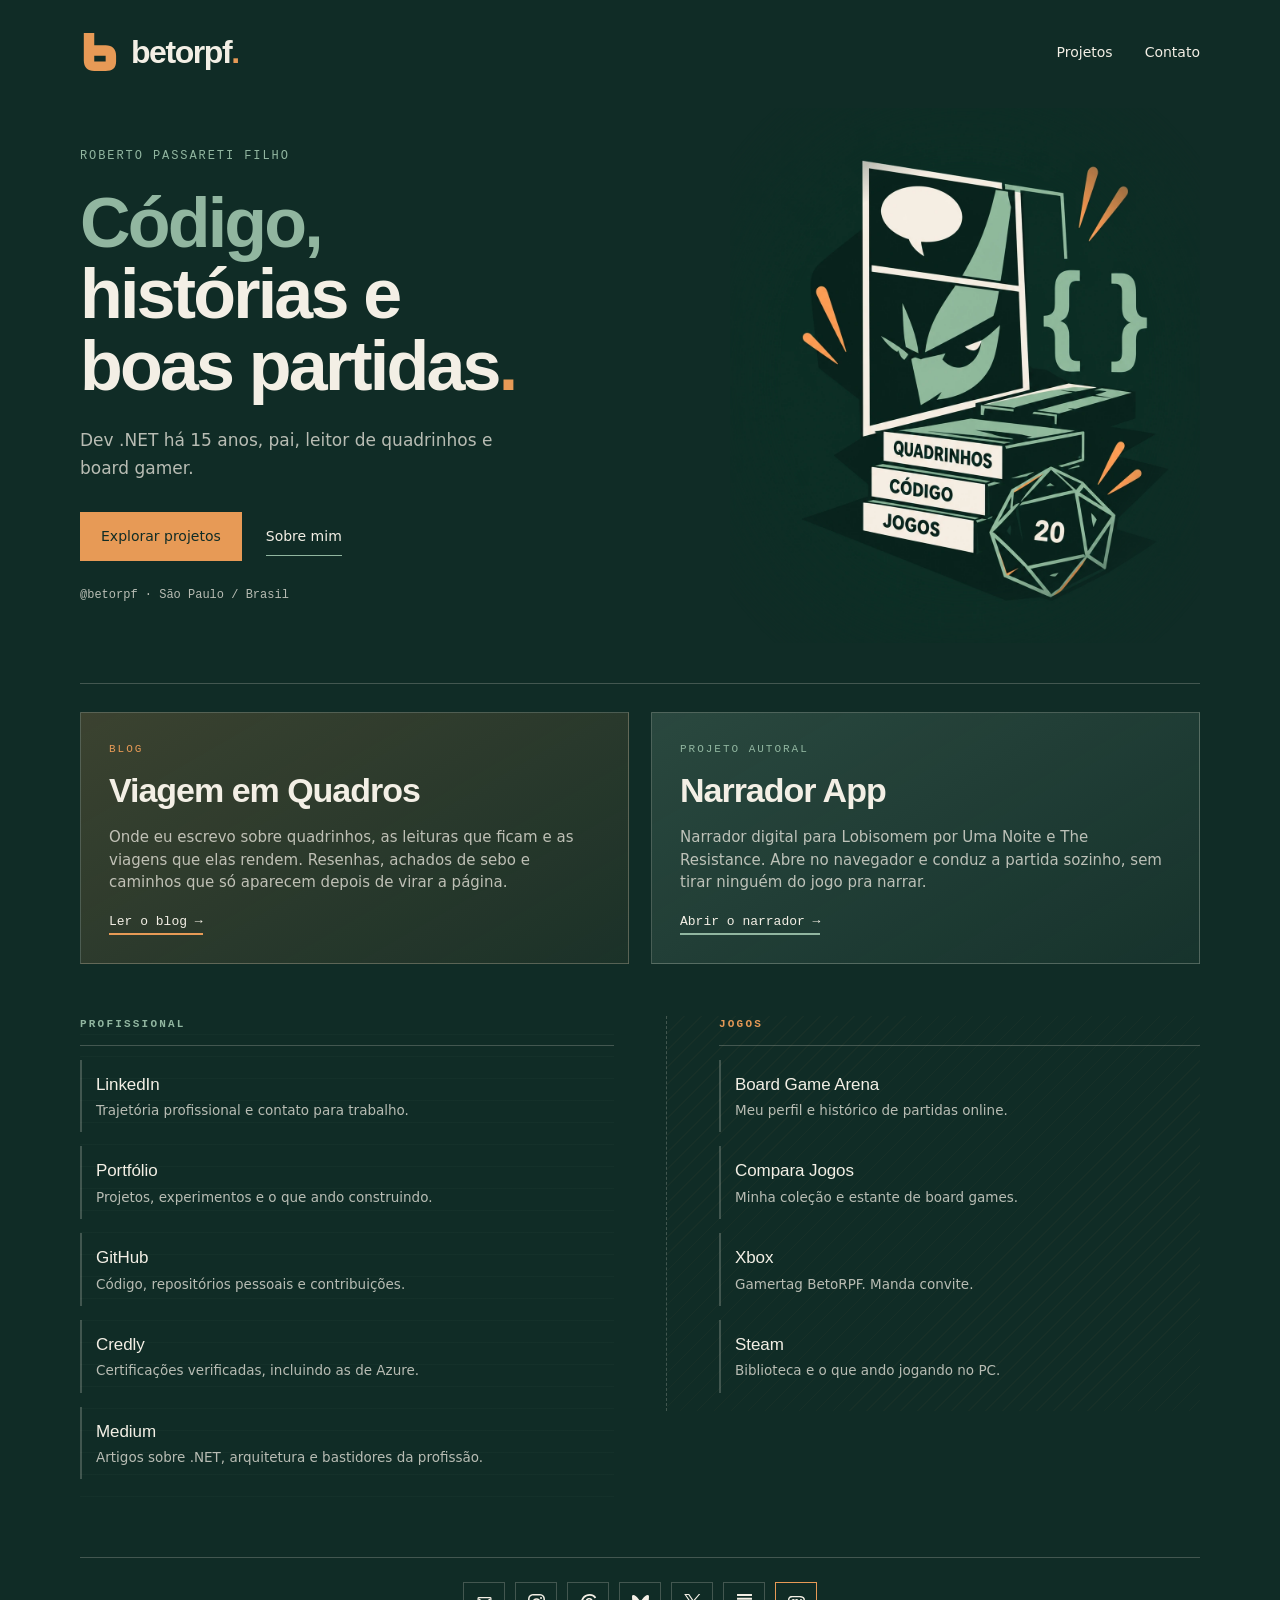
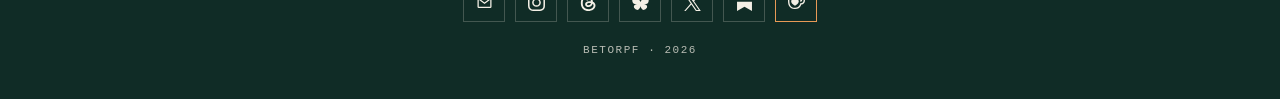
==== index.html @ a367a12e "Otimiza imagens e metadados do portfólio" ====
<!DOCTYPE html>
<html lang="pt-BR">
<head>
<meta charset="utf-8">
<meta name="viewport" content="width=device-width, initial-scale=1">
<title>betorpf — Roberto Passareti Filho</title>
<meta name="description" content="Roberto Passareti Filho (@betorpf), dev .NET em São Paulo. Projetos, artigos, quadrinhos e board games.">
<meta name="theme-color" content="#102c26">
<meta http-equiv="Content-Security-Policy" content="default-src 'self'; base-uri 'self'; object-src 'none'; script-src 'self'; style-src 'self' https://fonts.googleapis.com; font-src https://fonts.gstatic.com; img-src 'self' data:; connect-src 'self'; form-action https://api.web3forms.com; frame-src 'none'; upgrade-insecure-requests">

<meta property="og:type" content="profile">
<meta property="og:url" content="https://betorpf.com.br/">
<meta property="og:title" content="Roberto Passareti Filho">
<meta property="og:description" content="Dev .NET em São Paulo, pai, leitor de quadrinhos e board gamer.">
<meta property="og:image" content="https://betorpf.com.br/assets/og.jpg">
<meta name="twitter:card" content="summary_large_image">

<link rel="icon" type="image/png" sizes="32x32" href="assets/favicon-32.png">
<link rel="icon" type="image/png" sizes="512x512" href="assets/favicon.png">
<link rel="icon" type="image/svg+xml" href="assets/favicon.svg">
<link rel="apple-touch-icon" href="assets/apple-touch-icon.png">
<link rel="preconnect" href="https://fonts.googleapis.com">
<link rel="preconnect" href="https://fonts.gstatic.com" crossorigin>
<link href="https://fonts.googleapis.com/css2?family=Bricolage+Grotesque:opsz,wght@12..96,600;12..96,800&family=IBM+Plex+Mono:wght@400;600&family=IBM+Plex+Sans:wght@400;500&display=swap" rel="stylesheet">

<link rel="stylesheet" href="assets/styles.css">
</head>

<body>
<div class="wrap">

  <header class="site-header">
    <a class="brand" href="/" aria-label="betorpf — início">
      <img src="assets/logo-b.svg" width="38" height="42" alt="">
      <span class="brand-name">betorpf<span class="brand-dot">.</span></span>
    </a>
    <nav class="site-nav" aria-label="Navegação principal">
      <a href="#projetos">Projetos</a>
      <button type="button" data-open-contact>Contato</button>
    </nav>
  </header>

  <main>
  <section class="hero" aria-labelledby="hero-title">
    <div class="hero-copy">
      <p class="eyebrow">Roberto Passareti Filho</p>
      <h1 id="hero-title"><span class="i">Código,</span><br>histórias e<br>boas partidas<span class="brand-dot">.</span></h1>
      <p class="bio">Dev .NET há 15 anos, pai, leitor de quadrinhos e board gamer.</p>
      <div class="hero-actions">
        <a class="primary-link" href="#projetos">Explorar projetos</a>
        <a class="secondary-link" href="/portfolio/">Sobre mim</a>
      </div>
      <p class="location">@betorpf · São Paulo / Brasil</p>
    </div>
    <img class="hero-art" src="assets/ilustracao-verde.webp" width="1176" height="1338" fetchpriority="high" alt="Ilustração de quadrinhos, livros de código e jogos, chaves de programação e um dado de vinte lados, em verde e laranja.">
  </section>

  <div class="highlights" id="projetos">
    <a class="featured featured--blog" href="https://viagememquadros.blogspot.com/">
      <span class="kicker">Blog</span>
      <h2>Viagem em Quadros</h2>
      <p>Onde eu escrevo sobre quadrinhos, as leituras que ficam e as viagens que elas rendem. Resenhas, achados de sebo e caminhos que só aparecem depois de virar a página.</p>
      <span class="go">Ler o blog →</span>
    </a>
    <a class="featured featured--app" href="https://www.narrador.app.br">
      <span class="kicker">Projeto autoral</span>
      <h2>Narrador App</h2>
      <p>Narrador digital para Lobisomem por Uma Noite e The Resistance. Abre no navegador e conduz a partida sozinho, sem tirar ninguém do jogo pra narrar.</p>
      <span class="go">Abrir o narrador →</span>
    </a>
  </div>

  <div class="split">

    <section class="col col--work">
      <h3>Profissional</h3>
      <a class="item" href="https://www.linkedin.com/in/roberto-passareti-filho-6681a279/">
        <span class="name">LinkedIn</span>
        <span class="desc">Trajetória profissional e contato para trabalho.</span>
      </a>
      <a class="item" href="/portfolio/">
        <span class="name">Portfólio</span>
        <span class="desc">Projetos, experimentos e o que ando construindo.</span>
      </a>
      <a class="item" href="https://github.com/betorpf">
        <span class="name">GitHub</span>
        <span class="desc">Código, repositórios pessoais e contribuições.</span>
      </a>
      <a class="item" href="https://www.credly.com/users/roberto-passareti-filho/badges">
        <span class="name">Credly</span>
        <span class="desc">Certificações verificadas, incluindo as de Azure.</span>
      </a>
      <a class="item" href="https://medium.com/@betorpf">
        <span class="name">Medium</span>
        <span class="desc">Artigos sobre .NET, arquitetura e bastidores da profissão.</span>
      </a>
    </section>

    <section class="col col--play">
      <h3>Jogos</h3>
      <a class="item" href="https://boardgamearena.com/player?id=83894915">
        <span class="name">Board Game Arena</span>
        <span class="desc">Meu perfil e histórico de partidas online.</span>
      </a>
      <a class="item" href="https://www.comparajogos.com.br/f/u/betorpf/summary">
        <span class="name">Compara Jogos</span>
        <span class="desc">Minha coleção e estante de board games.</span>
      </a>
      <a class="item" href="https://account.xbox.com/Profile?Gamertag=BetoRPF">
        <span class="name">Xbox</span>
        <span class="desc">Gamertag BetoRPF. Manda convite.</span>
      </a>
      <!-- TODO: confirme a URL do seu perfil Steam e troque abaixo -->
      <a class="item" href="https://steamcommunity.com/id/betorpf">
        <span class="name">Steam</span>
        <span class="desc">Biblioteca e o que ando jogando no PC.</span>
      </a>
    </section>

  </div>

  </main>

  <footer class="bottom">
    <div class="chips">
      <button class="chip chip--icon" type="button" data-open-contact aria-label="Contato" title="Contato">
        <svg viewBox="0 0 24 24" aria-hidden="true" fill="none" stroke="currentColor" stroke-width="1.8"><rect x="3" y="5" width="18" height="14" rx="1"></rect><path d="m4 7 8 6 8-6"></path></svg>
        <span class="sr-only">Contato</span>
      </button>
      <a class="chip chip--icon" href="https://www.instagram.com/betorpf/" aria-label="Instagram" title="Instagram"><img src="assets/icons/social/instagram.svg" width="17" height="17" alt=""></a>
      <a class="chip chip--icon" href="https://www.threads.net/@betorpf" aria-label="Threads" title="Threads"><img src="assets/icons/social/threads.svg" width="17" height="17" alt=""></a>
      <a class="chip chip--icon" href="https://bsky.app/profile/betorpf.bsky.social" aria-label="Bluesky" title="Bluesky"><img src="assets/icons/social/bluesky.svg" width="17" height="17" alt=""></a>
      <a class="chip chip--icon" href="https://x.com/betorpf" aria-label="X" title="X"><img src="assets/icons/social/x.svg" width="17" height="17" alt=""></a>
      <a class="chip chip--icon" href="https://substack.com/@betorpf" aria-label="Substack" title="Substack"><img src="assets/icons/social/substack.svg" width="17" height="17" alt=""></a>
      <a class="chip chip--icon chip--kofi" href="https://ko-fi.com/betorpf" aria-label="Me pague um café no Ko-fi" title="Me pague um café"><img src="assets/icons/social/kofi.svg" width="17" height="17" alt=""></a>
    </div>
    <p class="meta">betorpf · <span id="ano">2026</span></p>
  </footer>

  <dialog class="contact-modal" id="contato" aria-labelledby="contact-title">
    <div class="contact-shell">
      <div class="contact-head">
        <div class="contact-copy">
          <span class="kicker">Contato</span>
          <h2 id="contact-title">Entre em contato</h2>
          <p>Envie uma mensagem sobre trabalho, projetos ou outro assunto.</p>
        </div>
        <button class="modal-close" type="button" data-close-contact aria-label="Fechar formulário de contato">Fechar ×</button>
      </div>

      <form class="contact-form" action="https://api.web3forms.com/submit" method="POST">
        <input type="hidden" name="access_key" value="97578b9b-ad10-41a1-86e0-93b9ee09f44c">
        <input type="hidden" name="subject" value="Contato via betorpf.com.br">
        <input type="hidden" name="from_name" value="betorpf.com.br">
        <input type="hidden" name="redirect" value="https://betorpf.com.br/obrigado.html">
        <input class="botcheck" type="checkbox" name="botcheck" tabindex="-1" autocomplete="off">

        <div class="field">
          <label for="contact-name">Seu nome <span class="optional">(opcional)</span></label>
          <input id="contact-name" type="text" name="name" autocomplete="name" maxlength="100" placeholder="Como posso chamar você?">
        </div>

        <div class="field">
          <label for="contact-email">Seu e-mail <span class="optional">(opcional)</span></label>
          <input id="contact-email" type="email" name="email" autocomplete="email" maxlength="254" placeholder="Se quiser receber uma resposta">
        </div>

        <div class="field">
          <label for="contact-message">Mensagem</label>
          <textarea id="contact-message" name="message" maxlength="5000" required placeholder="Escreva sua mensagem"></textarea>
        </div>

        <button class="submit" type="submit">Enviar mensagem</button>
        <p class="privacy-note">Seu e-mail será usado somente para responder esta mensagem.</p>
      </form>
    </div>
  </dialog>

</div>

<script src="assets/site.js" defer></script>

<!-- Analytics: cole aqui o snippet do GoatCounter, Plausible ou Umami quando quiser medir cliques. -->
</body>
</html>
---- assets/styles.css ----
:root{
    --night:#102c26;
    --chalk:#f3efe5;
    --code:#91b6a0;   /* profissional */
    --pulp:#e79a56;   /* leituras */
    --pop:#e79a56;    /* jogos */
    --dim:rgba(243,239,229,.74);
    --gap:14px;
    --seam:rgba(243,239,229,.22);
  }

  *{box-sizing:border-box;margin:0;padding:0}

  body{
    background:var(--night);
    color:var(--chalk);
    font-family:"IBM Plex Sans",system-ui,sans-serif;
    line-height:1.5;
    padding:28px clamp(20px,5vw,48px) 40px;
  }

  .wrap{max-width:1120px;margin:0 auto}

  /* ---------- cabeçalho ---------- */
  .site-header{display:flex;align-items:center;justify-content:space-between;gap:24px}
  .brand{display:inline-flex;align-items:center;gap:13px;color:var(--chalk);text-decoration:none}
  .brand img{width:38px;height:42px}
  .brand-name{font-family:"Bricolage Grotesque",sans-serif;font-size:32px;font-weight:800;letter-spacing:-.045em}
  .brand-dot{color:var(--pulp)}
  .site-nav{display:flex;gap:clamp(16px,3vw,32px);align-items:center}
  .site-nav a,.site-nav button{font:inherit;font-size:14px;color:var(--chalk);text-decoration:none;background:none;border:0;padding:10px 0;cursor:pointer}
  .site-nav a:hover,.site-nav button:hover{color:var(--pulp)}
  .brand:focus-visible,.site-nav a:focus-visible,.site-nav button:focus-visible,.hero-actions a:focus-visible{outline:2px solid var(--pulp);outline-offset:6px}
  .hero{display:grid;grid-template-columns:1.13fr 1fr;align-items:center;gap:12px;padding:32px 0 40px}
  .hero-copy{position:relative;z-index:1;padding:24px 0}
  .eyebrow{font-family:"IBM Plex Mono",monospace;font-size:12px;letter-spacing:.16em;text-transform:uppercase;color:var(--code);margin-bottom:23px}
  h1{
    font-family:"Bricolage Grotesque",sans-serif;
    font-weight:800;
    font-size:clamp(40px,5.5vw,70px);
    line-height:1.02;letter-spacing:-.04em;
    max-width:15ch;
  }
  h1 .i{color:var(--code)}

  .hero-art{width:100%;max-width:470px;height:auto;display:block;justify-self:end;
    -webkit-mask-image:radial-gradient(ellipse 65% 64% at 50% 50%,#000 60%,transparent 100%);
    mask-image:radial-gradient(ellipse 65% 64% at 50% 50%,#000 60%,transparent 100%)}
  .bio{max-width:40ch;margin-top:24px;color:var(--dim);font-size:17px;line-height:1.65}
  .hero-actions{display:flex;align-items:center;flex-wrap:wrap;gap:24px;margin-top:30px}
  .hero-actions a{font-size:14px;font-weight:500;text-decoration:none}
  .primary-link{background:var(--pulp);color:var(--night);padding:13px 20px;border:1px solid var(--pulp)}
  .primary-link:hover{background:var(--chalk);border-color:var(--chalk)}
  .secondary-link{color:var(--chalk);padding:8px 0;border-bottom:1px solid var(--code)}
  .secondary-link:hover{color:var(--pulp);border-color:var(--pulp)}
  .location{font-family:"IBM Plex Mono",monospace;font-size:12px;color:var(--dim);margin-top:25px}
  @media (max-width:760px){
    .hero{
      grid-template-columns:minmax(0,1fr) clamp(112px,30vw,150px);
      grid-template-rows:auto auto auto auto auto;
      column-gap:0;
      padding:18px 0 16px;
    }
    .hero-copy{display:contents}
    .eyebrow{grid-column:1/-1;grid-row:1;font-size:12px;letter-spacing:.1em;margin-bottom:18px}
    h1{grid-column:1;grid-row:2;font-size:clamp(36px,10.25vw,54px);position:relative;z-index:1}
    .hero-art{
      grid-column:2;
      grid-row:2;
      align-self:center;
      justify-self:end;
      width:100%;
      max-width:150px;
      margin:0 -4px 0 0;
    }
    .bio{grid-column:1/-1;grid-row:3;margin-top:24px}
    .hero-actions{grid-column:1/-1;grid-row:4}
    .location{grid-column:1/-1;grid-row:5}
    .highlights{padding-top:20px}
  }
  @media (max-width:420px){
    .brand{gap:8px}.brand-name{font-size:27px}.brand img{width:30px;height:34px}
    .site-header{gap:12px}.site-nav{gap:16px}.site-nav a,.site-nav button{font-size:13px}
    .hero-actions{gap:20px}
  }
  @media (max-width:360px){
    .hero{grid-template-columns:minmax(0,1fr) 88px}
    h1{font-size:32px}
  }

  /* ---------- os dois destaques ---------- */
  .highlights{
    display:grid;grid-template-columns:1fr 1fr;
    gap:clamp(14px,2.5vw,22px);
    margin-bottom:clamp(32px,6vw,52px);
    border-top:1px solid var(--seam);padding-top:28px;scroll-margin-top:24px;
  }
  @media (max-width:700px){.highlights{grid-template-columns:1fr}}

  .featured{
    display:flex;flex-direction:column;text-decoration:none;color:inherit;
    border:1px solid var(--seam);
    padding:clamp(20px,3.5vw,28px);
    transition:border-color .15s ease,transform .15s ease;
  }
  .featured--app{background:linear-gradient(150deg,rgba(145,182,160,.20),rgba(145,182,160,.05))}
  .featured--blog{background:linear-gradient(150deg,rgba(231,154,86,.20),rgba(231,154,86,.05))}
  .featured:hover,.featured:focus-visible{border-color:var(--chalk);transform:translateY(-3px)}
  .featured:focus-visible{outline:2px solid var(--chalk);outline-offset:4px}
  .featured .kicker{
    font-family:"IBM Plex Mono",monospace;font-size:11px;
    letter-spacing:.18em;text-transform:uppercase;
  }
  .featured--app .kicker{color:var(--code)}
  .featured--blog .kicker{color:var(--pulp)}
  .featured h2{
    font-family:"Bricolage Grotesque",sans-serif;font-weight:800;
    font-size:clamp(26px,4.5vw,34px);letter-spacing:-.03em;margin:8px 0 10px;
  }
  .featured p{color:var(--dim);font-size:15px;flex:1}
  .featured .go{
    display:inline-block;margin-top:18px;align-self:flex-start;
    font-family:"IBM Plex Mono",monospace;font-size:13px;padding-bottom:2px;
  }
  .featured--app .go{border-bottom:2px solid var(--code)}
  .featured--blog .go{border-bottom:2px solid var(--pulp)}

  /* ---------- três colunas, separadas pela costura ---------- */
  .split{
    display:grid;
    grid-template-columns:1fr 1fr;
    gap:clamp(28px,5vw,52px);
    align-items:start;
  }
  .col + .col{padding-left:clamp(28px,5vw,52px);border-left:1px dashed var(--seam)}
  @media (max-width:700px){
    .split{grid-template-columns:1fr}
    .col + .col{border-left:0;padding-left:0;padding-top:24px;border-top:1px dashed var(--seam)}
  }

  .col{position:relative;padding-bottom:4px}
  .col h3{
    font-family:"IBM Plex Mono",monospace;font-weight:600;
    font-size:11px;letter-spacing:.2em;text-transform:uppercase;
    padding-bottom:12px;margin-bottom:var(--gap);
    border-bottom:1px solid var(--seam);
  }
  .col--work h3{color:var(--code)}
  .col--play h3{color:var(--pop)}

  /* texturas discretas: malha técnica, meio-tom, hachura */
  .col::before{content:"";position:absolute;inset:0;pointer-events:none;z-index:0;opacity:.45}
  .col--work::before{background-image:repeating-linear-gradient(0deg,rgba(145,182,160,.07) 0 1px,transparent 1px 22px)}
  .col--play::before{background-image:repeating-linear-gradient(135deg,rgba(231,154,86,.07) 0 1px,transparent 1px 12px)}
  .col > *{position:relative;z-index:1}

  .item{
    display:block;text-decoration:none;color:inherit;
    border-left:2px solid var(--seam);
    padding:12px 14px;margin-bottom:var(--gap);
    transition:border-color .15s ease,background .15s ease,padding-left .15s ease;
  }
  .item:hover,.item:focus-visible{padding-left:20px}
  .item:focus-visible{outline:2px solid var(--chalk);outline-offset:3px}
  .col--work .item:hover,.col--work .item:focus-visible{border-left-color:var(--code);background:rgba(145,182,160,.09)}
  .col--play .item:hover,.col--play .item:focus-visible{border-left-color:var(--pop);background:rgba(231,154,86,.09)}

  .item .name{font-family:"IBM Plex Sans",sans-serif;font-weight:500;font-size:17px;letter-spacing:-.005em}
  .item .desc{display:block;color:var(--dim);font-size:13.5px;margin-top:3px}

  /* ---------- contato ---------- */
  .contact-modal{
    width:min(680px,calc(100% - 32px));max-height:calc(100dvh - 32px);
    margin:auto;border:1px solid var(--seam);border-radius:0;
    background:var(--night);color:var(--chalk);padding:0;overflow:auto;
    box-shadow:0 24px 80px rgba(0,0,0,.5);
  }
  .contact-modal::backdrop{background:rgba(6,18,15,.78);backdrop-filter:blur(7px)}
  .contact-shell{
    background:linear-gradient(150deg,rgba(145,182,160,.14),rgba(145,182,160,.025));
    padding:clamp(22px,5vw,38px);
  }
  .contact-head{display:flex;align-items:start;justify-content:space-between;gap:24px;margin-bottom:24px}
  .contact-copy .kicker{
    display:block;color:var(--code);
    font-family:"IBM Plex Mono",monospace;font-size:12px;
    letter-spacing:.18em;text-transform:uppercase;
  }
  .contact-copy h2{
    font-family:"Bricolage Grotesque",sans-serif;font-weight:800;
    font-size:clamp(28px,4.5vw,38px);letter-spacing:-.03em;
    line-height:1.05;margin:9px 0 12px;
  }
  .contact-copy p{color:var(--dim);font-size:16px;max-width:48ch}
  .modal-close{
    flex:0 0 auto;border:1px solid var(--seam);background:transparent;color:var(--dim);
    padding:8px 10px;font-family:"IBM Plex Mono",monospace;font-size:12px;
    letter-spacing:.06em;text-transform:uppercase;cursor:pointer;
  }
  .modal-close:hover,.modal-close:focus-visible{border-color:var(--code);color:var(--code)}
  .modal-close:focus-visible{outline:2px solid var(--chalk);outline-offset:3px}
  .contact-form{display:grid;gap:16px}
  .field{display:grid;gap:7px}
  .field label{
    font-family:"IBM Plex Mono",monospace;font-size:13px;
    letter-spacing:.04em;color:var(--chalk);
  }
  .field .optional{color:var(--dim);font-family:"IBM Plex Sans",sans-serif;letter-spacing:0}
  .field input,.field textarea{
    width:100%;border:1px solid var(--seam);border-radius:0;
    background:rgba(23,27,46,.72);color:var(--chalk);
    font:inherit;font-size:16px;padding:12px 14px;
    transition:border-color .15s ease,box-shadow .15s ease;
  }
  .field input{min-height:48px}
  .field textarea{min-height:150px;resize:vertical}
  .field input:focus,.field textarea:focus{
    outline:0;border-color:var(--code);box-shadow:0 0 0 3px rgba(145,182,160,.2);
  }
  .field input::placeholder,.field textarea::placeholder{color:rgba(243,239,229,.48)}
  .submit{
    justify-self:start;min-height:46px;border:1px solid var(--code);
    background:var(--code);color:var(--night);padding:10px 18px;
    font-family:"IBM Plex Mono",monospace;font-size:13px;font-weight:600;
    letter-spacing:.08em;text-transform:uppercase;cursor:pointer;
    transition:background .15s ease,color .15s ease,transform .15s ease;
  }
  .submit:hover{background:transparent;color:var(--code);transform:translateY(-2px)}
  .submit:focus-visible{outline:2px solid var(--chalk);outline-offset:4px}
  .privacy-note{color:var(--dim);font-size:13px}
  .botcheck{display:none}
  @media (max-width:700px){
    .contact-modal{width:min(100% - 20px,680px);max-height:calc(100dvh - 20px)}
    .contact-head{gap:14px}
    .submit{width:100%}
  }
  @media (max-width:360px){
    .contact-modal{width:calc(100% - 12px);max-height:calc(100dvh - 12px)}
    .contact-shell{padding:16px}
    .contact-head{
      display:grid;grid-template-columns:minmax(0,1fr) auto;
      gap:8px 12px;margin-bottom:18px
    }
    .contact-copy{display:contents}
    .contact-copy .kicker{grid-column:1;grid-row:1;align-self:center}
    .modal-close{grid-column:2;grid-row:1;padding:8px;min-height:40px}
    .contact-copy h2{grid-column:1/-1;grid-row:2;font-size:28px;margin:0}
    .contact-copy p{grid-column:1/-1;grid-row:3;font-size:15px}
    .contact-form{gap:13px}
    .field textarea{min-height:120px}
  }

  /* ---------- rodapé ---------- */
  .bottom{
    margin-top:clamp(36px,7vw,60px);
    border-top:1px solid var(--seam);padding-top:24px;
    display:flex;flex-direction:column;gap:20px;align-items:center;text-align:center;
  }
  .chips{display:flex;flex-wrap:wrap;gap:10px;justify-content:center}
  .chip{
    text-decoration:none;color:var(--chalk);
    border:1px solid var(--seam);padding:8px 14px;background:transparent;cursor:pointer;
    font-family:"IBM Plex Mono",monospace;font-size:12px;letter-spacing:.1em;text-transform:uppercase;
    transition:border-color .15s ease,color .15s ease,background .15s ease;
  }
  .chip:hover,.chip:focus-visible{border-color:var(--code);color:var(--code)}
  .chip:focus-visible{outline:2px solid var(--chalk);outline-offset:3px}
  .chip--icon{width:42px;height:40px;padding:0;display:grid;place-items:center}
  .chip--icon img,.chip--icon svg{width:17px;height:17px;display:block}
  .chip--icon img{transition:transform .15s ease}
  .chip--icon:hover img,.chip--icon:focus-visible img{transform:scale(1.12)}
  .chip--kofi{border-color:var(--pulp)}
  .chip--kofi:hover,.chip--kofi:focus-visible{border-color:var(--pulp);background:var(--pulp)}
  .sr-only{position:absolute;width:1px;height:1px;padding:0;margin:-1px;overflow:hidden;clip:rect(0,0,0,0);white-space:nowrap;border:0}

  .meta{font-family:"IBM Plex Mono",monospace;font-size:11px;letter-spacing:.14em;text-transform:uppercase;color:var(--dim)}
  .meta a{color:inherit}

  @media (prefers-reduced-motion:reduce){
    *{transition:none !important}
    .featured:hover{transform:none}
    .item:hover{padding-left:14px}
    .submit:hover{transform:none}
  }
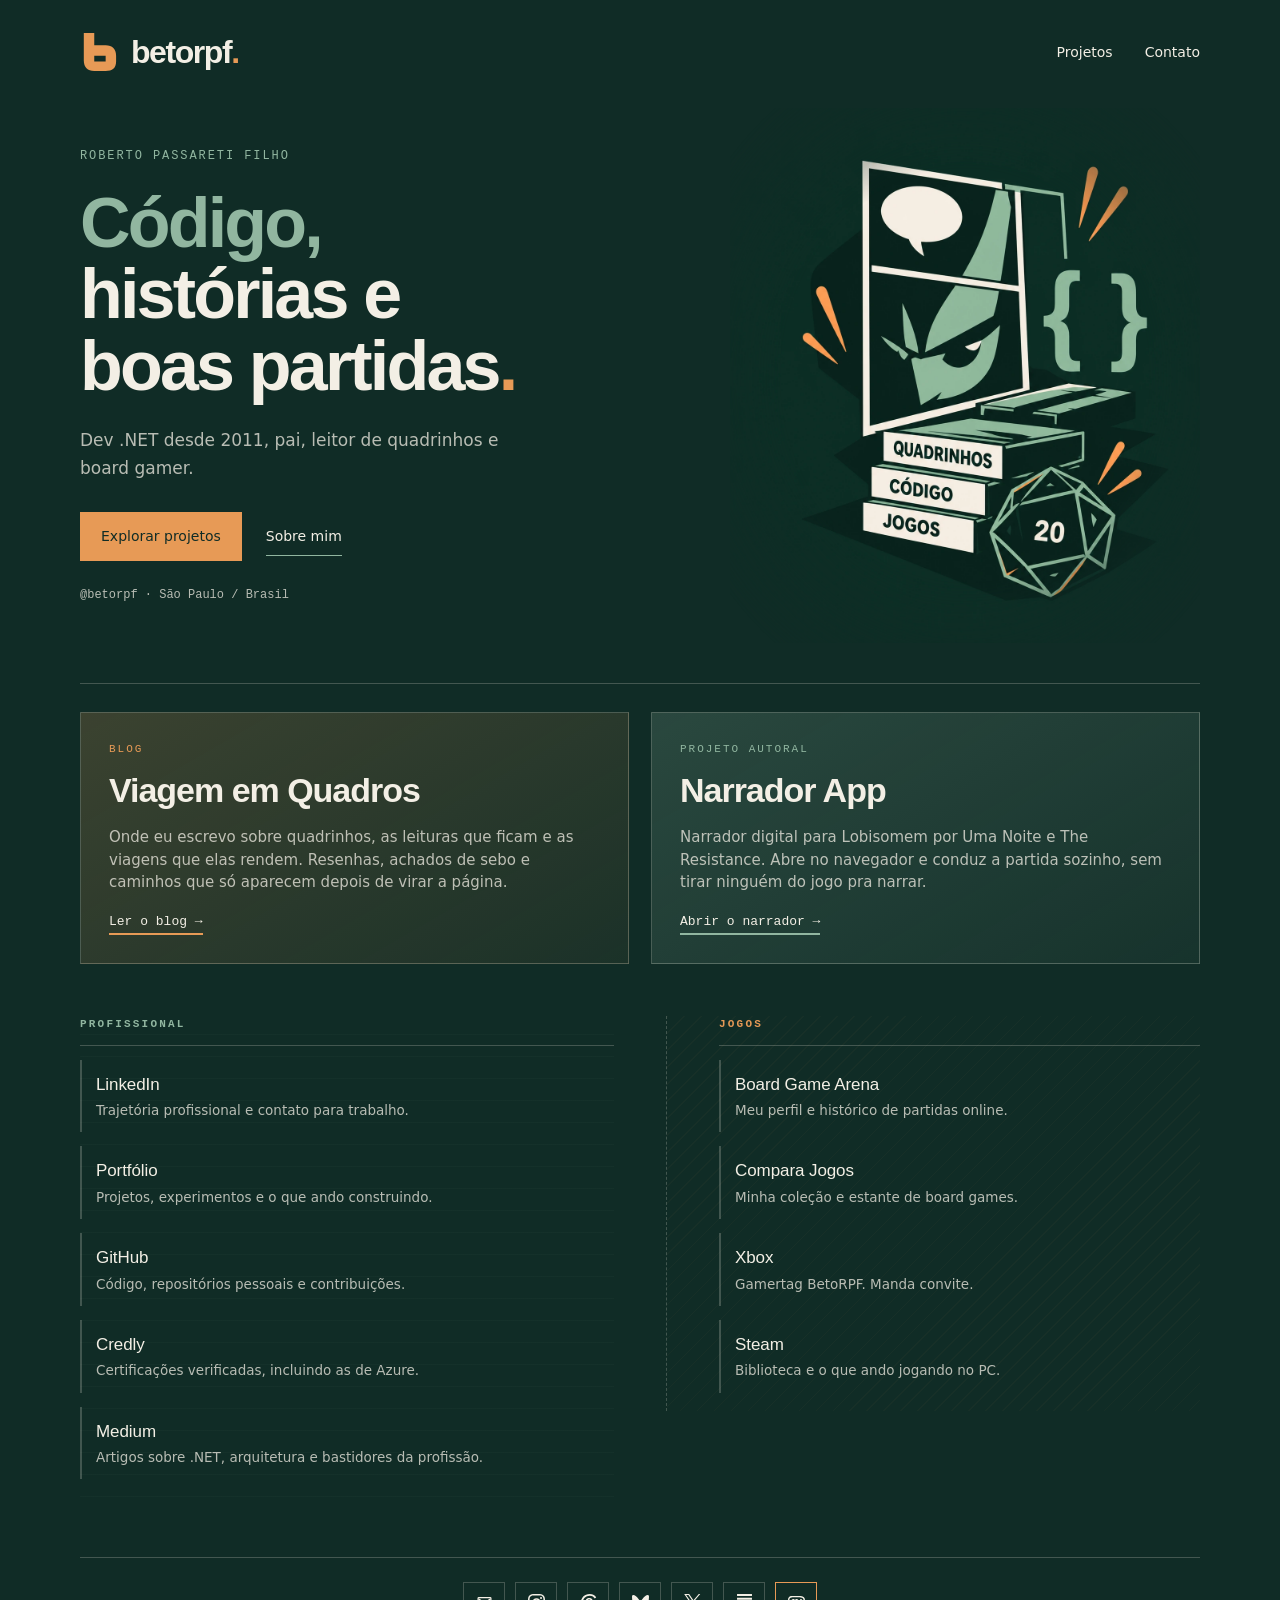
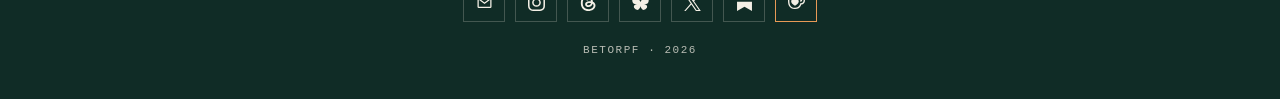
==== commit e5f0ee82: "Torna durável a apresentação profissional" ====
--- a/index.html
+++ b/index.html
@@ -45,7 +45,7 @@
     <div class="hero-copy">
       <p class="eyebrow">Roberto Passareti Filho</p>
       <h1 id="hero-title"><span class="i">Código,</span><br>histórias e<br>boas partidas<span class="brand-dot">.</span></h1>
-      <p class="bio">Dev .NET há 15 anos, pai, leitor de quadrinhos e board gamer.</p>
+      <p class="bio">Dev .NET desde 2011, pai, leitor de quadrinhos e board gamer.</p>
       <div class="hero-actions">
         <a class="primary-link" href="#projetos">Explorar projetos</a>
         <a class="secondary-link" href="/portfolio/">Sobre mim</a>
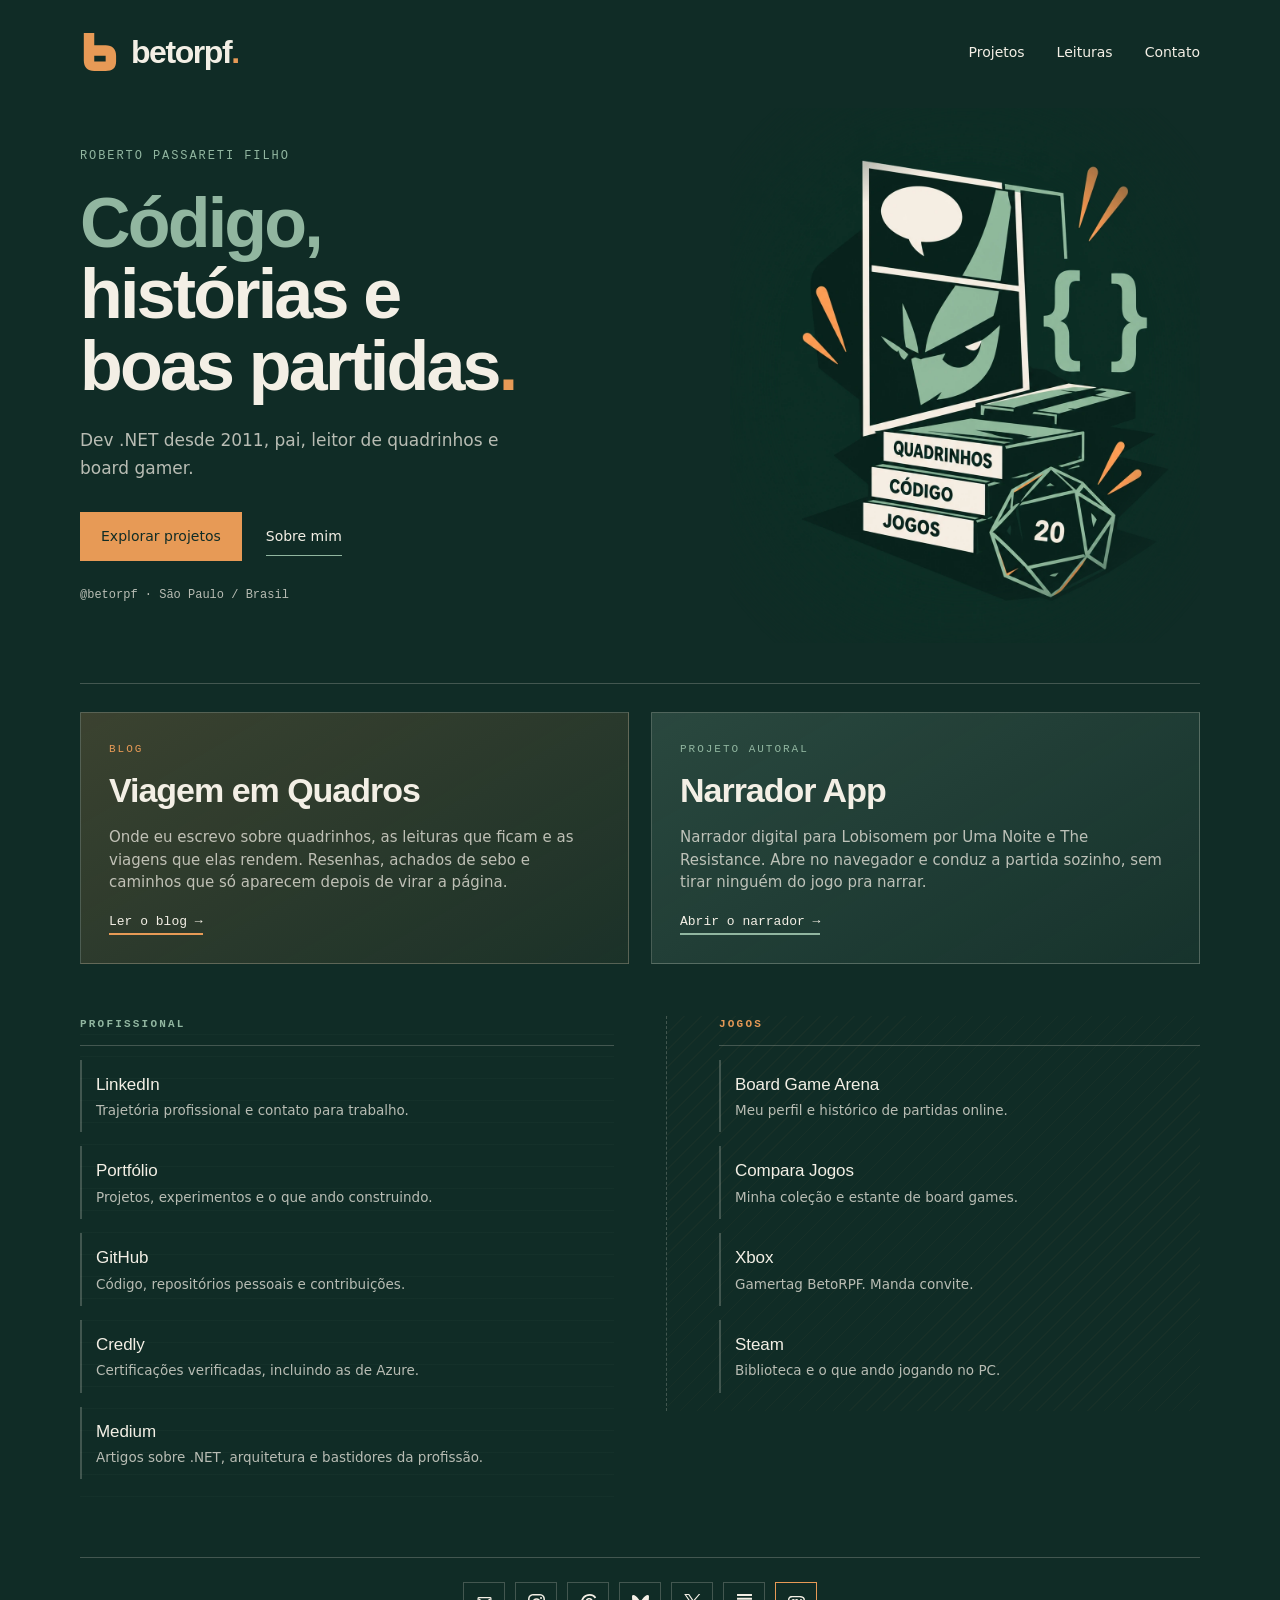
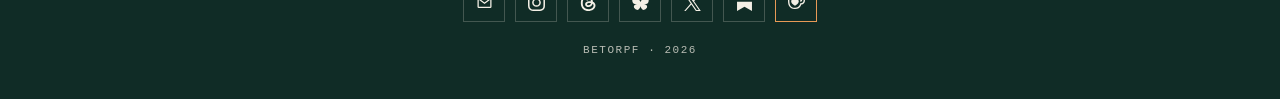
==== commit 99d160c3: "feat: add static reading library page" ====
--- a/index.html
+++ b/index.html
@@ -35,7 +35,8 @@
       <span class="brand-name">betorpf<span class="brand-dot">.</span></span>
     </a>
     <nav class="site-nav" aria-label="Navegação principal">
-      <a href="#projetos">Projetos</a>
+      <a class="nav-projects" href="#projetos">Projetos</a>
+      <a href="/leituras/">Leituras</a>
       <button type="button" data-open-contact>Contato</button>
     </nav>
   </header>
--- a/assets/styles.css
+++ b/assets/styles.css
@@ -81,6 +81,7 @@
   @media (max-width:420px){
     .brand{gap:8px}.brand-name{font-size:27px}.brand img{width:30px;height:34px}
     .site-header{gap:12px}.site-nav{gap:16px}.site-nav a,.site-nav button{font-size:13px}
+    .site-nav .nav-projects{display:none}
     .hero-actions{gap:20px}
   }
   @media (max-width:360px){
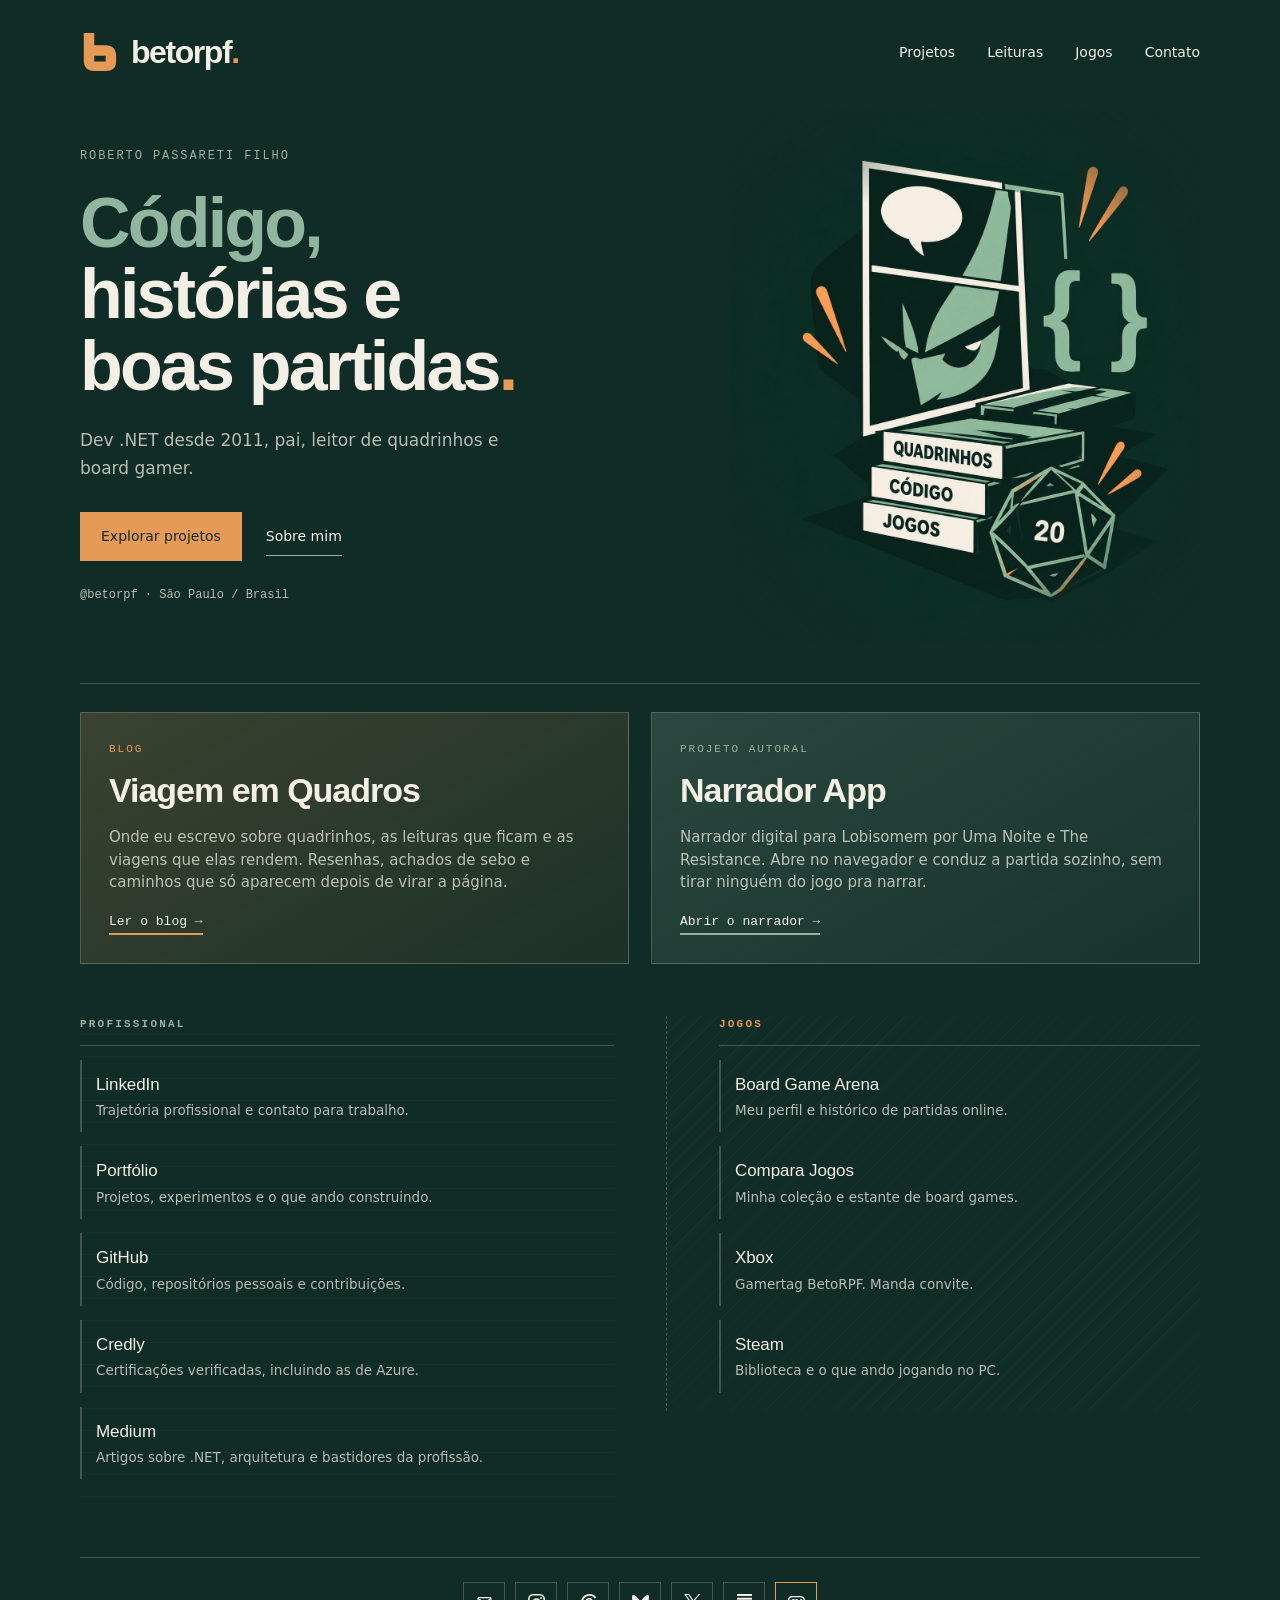
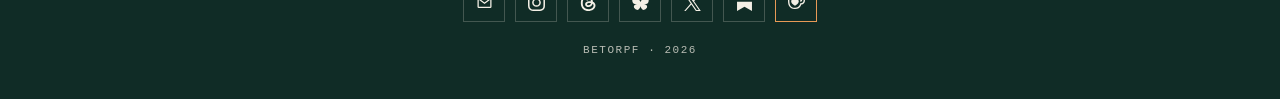
==== commit f4d32e20: "feat: add board games collection page" ====
--- a/index.html
+++ b/index.html
@@ -37,6 +37,7 @@
     <nav class="site-nav" aria-label="Navegação principal">
       <a class="nav-projects" href="#projetos">Projetos</a>
       <a href="/leituras/">Leituras</a>
+      <a href="/boardgames/">Jogos</a>
       <button type="button" data-open-contact>Contato</button>
     </nav>
   </header>
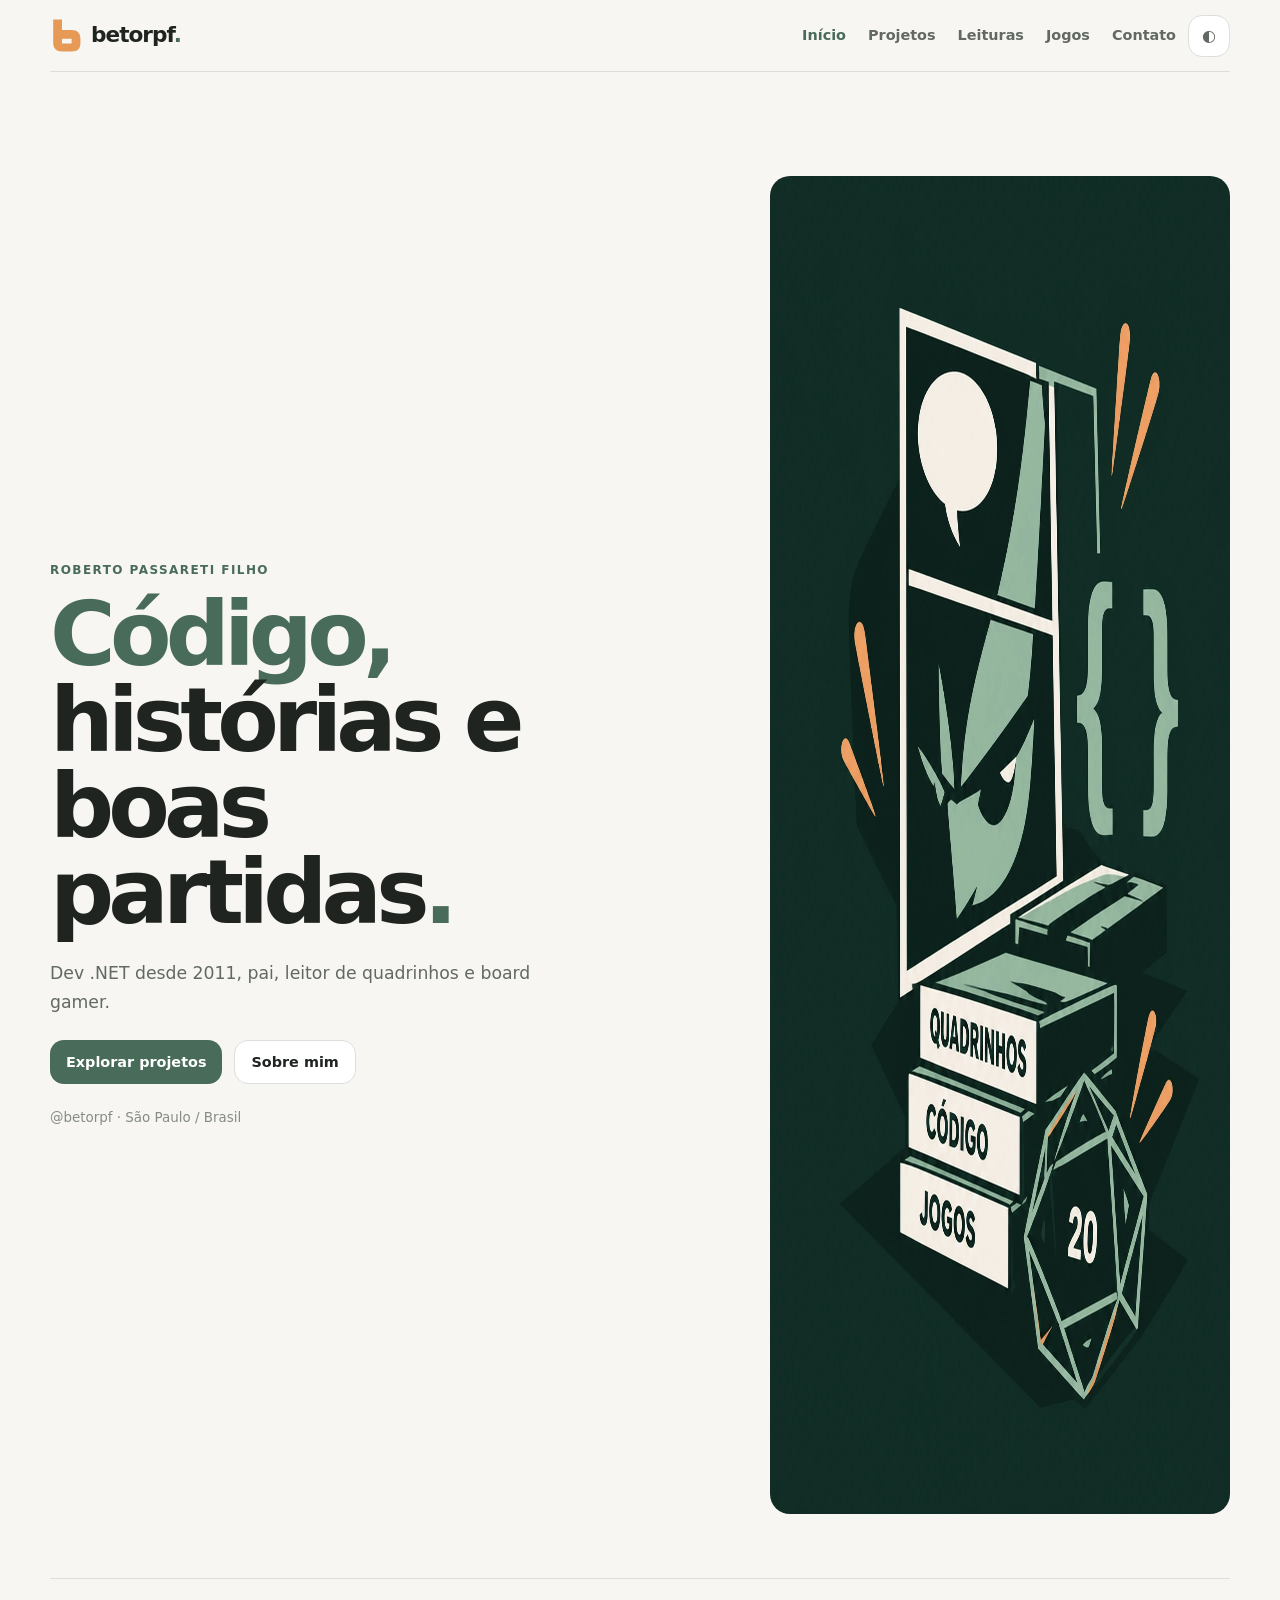
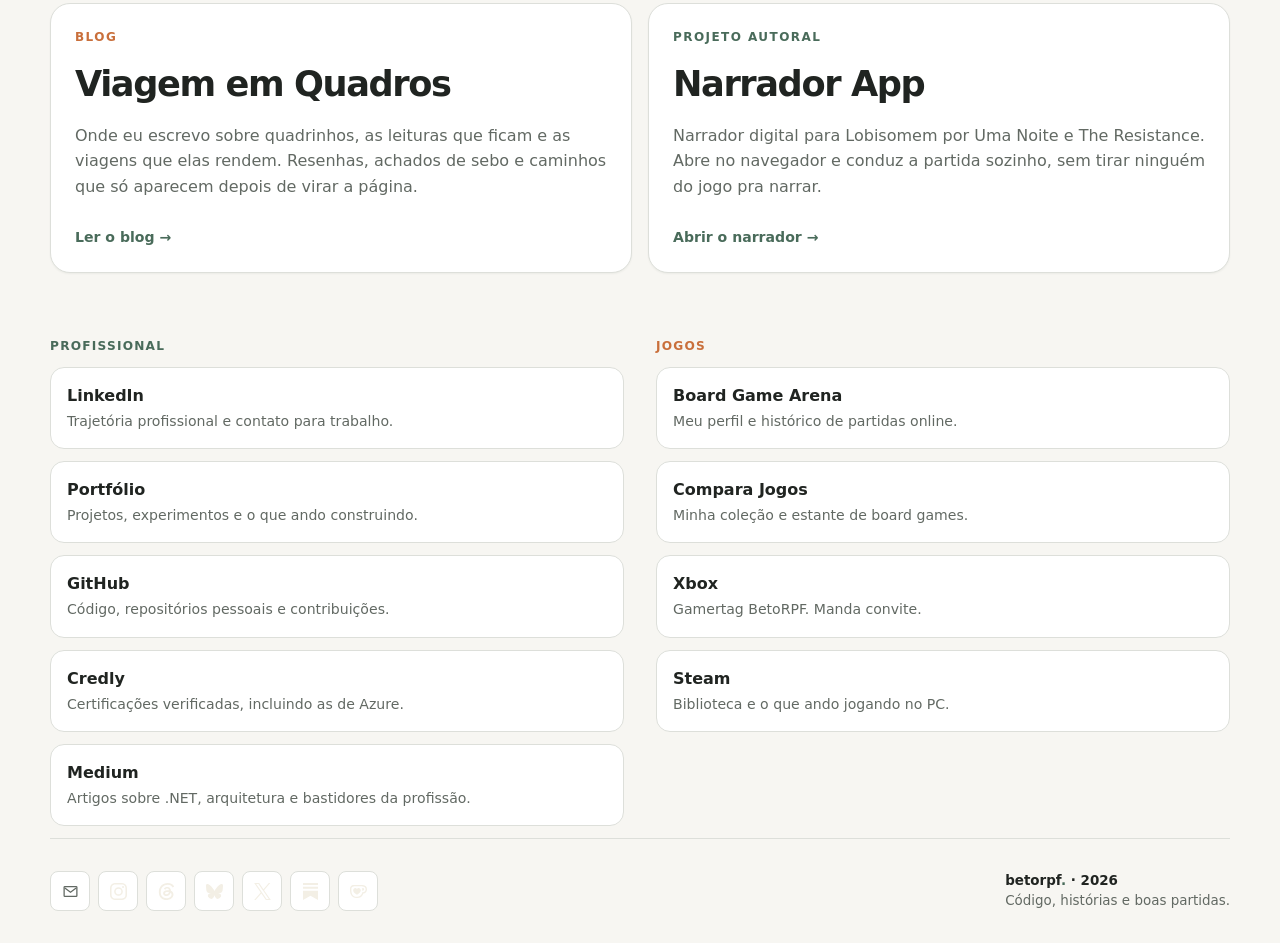
==== commit 3573c63d: "refactor: unify site visual system" ====
--- a/index.html
+++ b/index.html
@@ -5,7 +5,7 @@
 <meta name="viewport" content="width=device-width, initial-scale=1">
 <title>betorpf — Roberto Passareti Filho</title>
 <meta name="description" content="Roberto Passareti Filho (@betorpf), dev .NET em São Paulo. Projetos, artigos, quadrinhos e board games.">
-<meta name="theme-color" content="#102c26">
+<meta name="theme-color" content="#F7F6F2">
 <meta http-equiv="Content-Security-Policy" content="default-src 'self'; base-uri 'self'; object-src 'none'; script-src 'self'; style-src 'self' https://fonts.googleapis.com; font-src https://fonts.gstatic.com; img-src 'self' data:; connect-src 'self'; form-action https://api.web3forms.com; frame-src 'none'; upgrade-insecure-requests">
 
 <meta property="og:type" content="profile">
@@ -23,23 +23,32 @@
 <link rel="preconnect" href="https://fonts.gstatic.com" crossorigin>
 <link href="https://fonts.googleapis.com/css2?family=Bricolage+Grotesque:opsz,wght@12..96,600;12..96,800&family=IBM+Plex+Mono:wght@400;600&family=IBM+Plex+Sans:wght@400;500&display=swap" rel="stylesheet">
 
+<script src="assets/js/theme.js"></script>
+<link rel="stylesheet" href="assets/css/tokens.css">
+<link rel="stylesheet" href="assets/css/base.css">
+<link rel="stylesheet" href="assets/css/components.css">
 <link rel="stylesheet" href="assets/styles.css">
 </head>
 
-<body>
-<div class="wrap">
+<body class="section-home">
+<div class="container wrap">
 
-  <header class="site-header">
+  <header class="global-header">
     <a class="brand" href="/" aria-label="betorpf — início">
       <img src="assets/logo-b.svg" width="38" height="42" alt="">
       <span class="brand-name">betorpf<span class="brand-dot">.</span></span>
     </a>
-    <nav class="site-nav" aria-label="Navegação principal">
-      <a class="nav-projects" href="#projetos">Projetos</a>
-      <a href="/leituras/">Leituras</a>
-      <a href="/boardgames/">Jogos</a>
-      <button type="button" data-open-contact>Contato</button>
-    </nav>
+    <div class="header-actions">
+      <nav class="site-nav" aria-label="Navegação principal" data-open="false">
+        <a href="/" aria-current="page">Início</a>
+        <a href="/portfolio/">Projetos</a>
+        <a href="/leituras/">Leituras</a>
+        <a href="/boardgames/">Jogos</a>
+        <button type="button" data-open-contact>Contato</button>
+      </nav>
+      <button class="theme-toggle" type="button" data-theme-toggle aria-label="Alternar tema" aria-pressed="false">◐</button>
+      <button class="menu-toggle" type="button" data-menu-toggle aria-label="Abrir navegação" aria-expanded="false">☰</button>
+    </div>
   </header>
 
   <main>
@@ -123,7 +132,7 @@
 
   </main>
 
-  <footer class="bottom">
+  <footer class="global-footer bottom">
     <div class="chips">
       <button class="chip chip--icon" type="button" data-open-contact aria-label="Contato" title="Contato">
         <svg viewBox="0 0 24 24" aria-hidden="true" fill="none" stroke="currentColor" stroke-width="1.8"><rect x="3" y="5" width="18" height="14" rx="1"></rect><path d="m4 7 8 6 8-6"></path></svg>
@@ -136,7 +145,7 @@
       <a class="chip chip--icon" href="https://substack.com/@betorpf" aria-label="Substack" title="Substack"><img src="assets/icons/social/substack.svg" width="17" height="17" alt=""></a>
       <a class="chip chip--icon chip--kofi" href="https://ko-fi.com/betorpf" aria-label="Me pague um café no Ko-fi" title="Me pague um café"><img src="assets/icons/social/kofi.svg" width="17" height="17" alt=""></a>
     </div>
-    <p class="meta">betorpf · <span id="ano">2026</span></p>
+    <div><p class="footer-brand">betorpf<span class="brand-dot">.</span> · <span id="ano">2026</span></p><p>Código, histórias e boas partidas.</p></div>
   </footer>
 
   <dialog class="contact-modal" id="contato" aria-labelledby="contact-title">
@@ -180,6 +189,7 @@
 
 </div>
 
+<script src="assets/js/site-shell.js" defer></script>
 <script src="assets/site.js" defer></script>
 
 <!-- Analytics: cole aqui o snippet do GoatCounter, Plausible ou Umami quando quiser medir cliques. -->
--- a/assets/css/tokens.css
+++ b/assets/css/tokens.css
@@ -0,0 +1,64 @@
+:root {
+  --brand-green: #496B5A;
+  --brand-green-strong: #365345;
+  --brand-green-soft: #DDE8E1;
+  --brand-orange: #C96F3B;
+  --brand-orange-strong: #A95429;
+  --brand-orange-soft: #F4E2D6;
+  --bg: #F7F6F2;
+  --surface: #FFFFFF;
+  --surface-alt: #EFEEE9;
+  --text: #202421;
+  --text-soft: #626963;
+  --text-muted: #858B86;
+  --border: #DDDFDA;
+  --border-strong: #C8CBC5;
+  --brand: var(--brand-green);
+  --brand-hover: var(--brand-green-strong);
+  --secondary: var(--brand-orange);
+  --section-accent: var(--brand);
+  --section-accent-soft: var(--brand-green-soft);
+  --radius-sm: 8px;
+  --radius-md: 14px;
+  --radius-lg: 20px;
+  --radius-pill: 999px;
+  --space-1: 4px;
+  --space-2: 8px;
+  --space-3: 12px;
+  --space-4: 16px;
+  --space-5: 24px;
+  --space-6: 32px;
+  --space-7: 48px;
+  --space-8: 64px;
+  --space-9: 96px;
+  --container: 1180px;
+  --content: 760px;
+  --shadow-sm: 0 1px 2px rgba(24, 31, 27, .05);
+  --shadow-md: 0 8px 28px rgba(24, 31, 27, .08);
+  --font-sans: "IBM Plex Sans", Inter, "Segoe UI", system-ui, sans-serif;
+  --font-display: "Bricolage Grotesque", Inter, "Segoe UI", system-ui, sans-serif;
+}
+
+[data-theme="dark"] {
+  --bg: #151917;
+  --surface: #1D231F;
+  --surface-alt: #252C27;
+  --text: #F0F2EF;
+  --text-soft: #B5BDB7;
+  --text-muted: #8E9891;
+  --border: #323B35;
+  --border-strong: #455048;
+  --brand: #83AD95;
+  --brand-hover: #A1C4AF;
+  --secondary: #E49362;
+  --shadow-sm: 0 1px 2px rgba(0, 0, 0, .18);
+  --shadow-md: 0 10px 32px rgba(0, 0, 0, .24);
+}
+
+.section-home { --section-accent: var(--brand); --section-accent-soft: var(--brand-green-soft); }
+.section-portfolio { --section-accent: #416C87; --section-accent-soft: #DFEAF0; }
+.section-readings { --section-accent: #8A5A44; --section-accent-soft: #EFE2DA; }
+.section-boardgames { --section-accent: #B56D32; --section-accent-soft: #F3E4D4; }
+[data-theme="dark"] .section-portfolio, .section-portfolio[data-theme="dark"] { --section-accent: #78A9C4; --section-accent-soft: #21333D; }
+[data-theme="dark"] .section-readings, .section-readings[data-theme="dark"] { --section-accent: #C88A6C; --section-accent-soft: #382820; }
+[data-theme="dark"] .section-boardgames, .section-boardgames[data-theme="dark"] { --section-accent: #D99A61; --section-accent-soft: #3B2B1F; }
--- a/assets/css/base.css
+++ b/assets/css/base.css
@@ -0,0 +1,13 @@
+* { box-sizing: border-box; }
+[hidden] { display: none !important; }
+html { color-scheme: light dark; scroll-behavior: smooth; }
+body { min-width: 320px; margin: 0; background: var(--bg); color: var(--text); font-family: var(--font-sans); line-height: 1.5; }
+button, input, select, textarea { font: inherit; }
+button { cursor: pointer; }
+img { max-width: 100%; }
+a { color: inherit; }
+:focus-visible { outline: 3px solid color-mix(in srgb, var(--section-accent) 55%, transparent); outline-offset: 3px; }
+.container { width: min(calc(100% - 40px), var(--container)); margin-inline: auto; }
+.sr-only { position: absolute; width: 1px; height: 1px; padding: 0; margin: -1px; overflow: hidden; clip: rect(0, 0, 0, 0); white-space: nowrap; border: 0; }
+@media (max-width: 640px) { .container { width: min(calc(100% - 32px), var(--container)); } }
+@media (prefers-reduced-motion: reduce) { *, *::before, *::after { scroll-behavior: auto !important; transition-duration: .01ms !important; animation-duration: .01ms !important; animation-iteration-count: 1 !important; } }
--- a/assets/css/components.css
+++ b/assets/css/components.css
@@ -0,0 +1,34 @@
+.global-header { min-height: 72px; display: flex; align-items: center; justify-content: space-between; gap: var(--space-5); border-bottom: 1px solid var(--border); }
+.brand { display: inline-flex; align-items: center; gap: 9px; color: var(--text); font-family: var(--font-display); font-size: 1.35rem; font-weight: 800; letter-spacing: -.045em; text-decoration: none; }
+.brand img { width: 32px; height: auto; }
+.brand-dot { color: var(--brand); }
+.header-actions { display: flex; align-items: center; gap: var(--space-3); }
+.site-nav { display: flex; align-items: center; gap: clamp(10px, 2vw, 22px); }
+.site-nav a, .site-nav button { min-height: 40px; display: inline-flex; align-items: center; border: 0; padding: 0; color: var(--text-soft); background: transparent; font-size: .9rem; font-weight: 600; text-decoration: none; }
+.site-nav a:hover, .site-nav button:hover, .site-nav a[aria-current="page"] { color: var(--brand); }
+.theme-toggle, .menu-toggle { min-width: 42px; min-height: 42px; display: inline-grid; place-items: center; border: 1px solid var(--border); border-radius: var(--radius-md); color: var(--text-soft); background: var(--surface); }
+.theme-toggle:hover, .menu-toggle:hover { border-color: var(--border-strong); color: var(--brand); }
+.menu-toggle { display: none; }
+.button-primary, .button-secondary, .button-ghost { min-height: 44px; display: inline-flex; align-items: center; justify-content: center; border-radius: var(--radius-md); padding: 0 16px; font-size: .9rem; font-weight: 700; text-decoration: none; transition: transform 160ms ease, border-color 160ms ease, box-shadow 160ms ease, background 160ms ease; }
+.button-primary { border: 1px solid var(--brand); color: #fff; background: var(--brand); }
+.button-primary:hover { background: var(--brand-hover); border-color: var(--brand-hover); transform: translateY(-1px); }
+.button-secondary { border: 1px solid var(--border); color: var(--text); background: var(--surface); }
+.button-secondary:hover { border-color: var(--border-strong); box-shadow: var(--shadow-sm); }
+.button-ghost { border: 1px solid transparent; color: var(--brand); background: transparent; }
+.button-ghost:hover { background: var(--section-accent-soft); }
+.global-footer { display: flex; align-items: end; justify-content: space-between; gap: var(--space-5); padding: var(--space-6) 0; margin-top: auto; border-top: 1px solid var(--border); color: var(--text-soft); font-size: .84rem; }
+.footer-brand { margin: 0 0 3px; color: var(--text); font-family: var(--font-display); font-weight: 800; }
+.global-footer p { margin: 0; }
+.footer-links { display: flex; flex-wrap: wrap; justify-content: end; gap: 14px; }
+.footer-links a { color: var(--text-soft); text-decoration: none; }
+.footer-links a:hover { color: var(--brand); text-decoration: underline; }
+@media (max-width: 720px) {
+  .global-header { min-height: 64px; position: relative; }
+  .menu-toggle { display: inline-grid; }
+  .site-nav { position: absolute; z-index: 5; top: calc(100% + 8px); right: 0; width: min(260px, calc(100vw - 32px)); display: none; align-items: stretch; flex-direction: column; gap: 0; padding: 8px; border: 1px solid var(--border); border-radius: var(--radius-md); background: var(--surface); box-shadow: var(--shadow-md); }
+  .site-nav[data-open="true"] { display: flex; }
+  .site-nav a, .site-nav button { min-height: 44px; padding: 0 10px; border-radius: var(--radius-sm); }
+  .site-nav a:hover, .site-nav button:hover { background: var(--surface-alt); }
+  .global-footer { display: block; padding: var(--space-5) 0; }
+  .footer-links { justify-content: start; margin-top: var(--space-3); }
+}
--- a/assets/styles.css
+++ b/assets/styles.css
@@ -1,285 +1,26 @@
-  :root{
-    --night:#102c26;
-    --chalk:#f3efe5;
-    --code:#91b6a0;   /* profissional */
-    --pulp:#e79a56;   /* leituras */
-    --pop:#e79a56;    /* jogos */
-    --dim:rgba(243,239,229,.74);
-    --gap:14px;
-    --seam:rgba(243,239,229,.22);
-  }
-
-  *{box-sizing:border-box;margin:0;padding:0}
-
-  body{
-    background:var(--night);
-    color:var(--chalk);
-    font-family:"IBM Plex Sans",system-ui,sans-serif;
-    line-height:1.5;
-    padding:28px clamp(20px,5vw,48px) 40px;
-  }
-
-  .wrap{max-width:1120px;margin:0 auto}
-
-  /* ---------- cabeçalho ---------- */
-  .site-header{display:flex;align-items:center;justify-content:space-between;gap:24px}
-  .brand{display:inline-flex;align-items:center;gap:13px;color:var(--chalk);text-decoration:none}
-  .brand img{width:38px;height:42px}
-  .brand-name{font-family:"Bricolage Grotesque",sans-serif;font-size:32px;font-weight:800;letter-spacing:-.045em}
-  .brand-dot{color:var(--pulp)}
-  .site-nav{display:flex;gap:clamp(16px,3vw,32px);align-items:center}
-  .site-nav a,.site-nav button{font:inherit;font-size:14px;color:var(--chalk);text-decoration:none;background:none;border:0;padding:10px 0;cursor:pointer}
-  .site-nav a:hover,.site-nav button:hover{color:var(--pulp)}
-  .brand:focus-visible,.site-nav a:focus-visible,.site-nav button:focus-visible,.hero-actions a:focus-visible{outline:2px solid var(--pulp);outline-offset:6px}
-  .hero{display:grid;grid-template-columns:1.13fr 1fr;align-items:center;gap:12px;padding:32px 0 40px}
-  .hero-copy{position:relative;z-index:1;padding:24px 0}
-  .eyebrow{font-family:"IBM Plex Mono",monospace;font-size:12px;letter-spacing:.16em;text-transform:uppercase;color:var(--code);margin-bottom:23px}
-  h1{
-    font-family:"Bricolage Grotesque",sans-serif;
-    font-weight:800;
-    font-size:clamp(40px,5.5vw,70px);
-    line-height:1.02;letter-spacing:-.04em;
-    max-width:15ch;
-  }
-  h1 .i{color:var(--code)}
-
-  .hero-art{width:100%;max-width:470px;height:auto;display:block;justify-self:end;
-    -webkit-mask-image:radial-gradient(ellipse 65% 64% at 50% 50%,#000 60%,transparent 100%);
-    mask-image:radial-gradient(ellipse 65% 64% at 50% 50%,#000 60%,transparent 100%)}
-  .bio{max-width:40ch;margin-top:24px;color:var(--dim);font-size:17px;line-height:1.65}
-  .hero-actions{display:flex;align-items:center;flex-wrap:wrap;gap:24px;margin-top:30px}
-  .hero-actions a{font-size:14px;font-weight:500;text-decoration:none}
-  .primary-link{background:var(--pulp);color:var(--night);padding:13px 20px;border:1px solid var(--pulp)}
-  .primary-link:hover{background:var(--chalk);border-color:var(--chalk)}
-  .secondary-link{color:var(--chalk);padding:8px 0;border-bottom:1px solid var(--code)}
-  .secondary-link:hover{color:var(--pulp);border-color:var(--pulp)}
-  .location{font-family:"IBM Plex Mono",monospace;font-size:12px;color:var(--dim);margin-top:25px}
-  @media (max-width:760px){
-    .hero{
-      grid-template-columns:minmax(0,1fr) clamp(112px,30vw,150px);
-      grid-template-rows:auto auto auto auto auto;
-      column-gap:0;
-      padding:18px 0 16px;
-    }
-    .hero-copy{display:contents}
-    .eyebrow{grid-column:1/-1;grid-row:1;font-size:12px;letter-spacing:.1em;margin-bottom:18px}
-    h1{grid-column:1;grid-row:2;font-size:clamp(36px,10.25vw,54px);position:relative;z-index:1}
-    .hero-art{
-      grid-column:2;
-      grid-row:2;
-      align-self:center;
-      justify-self:end;
-      width:100%;
-      max-width:150px;
-      margin:0 -4px 0 0;
-    }
-    .bio{grid-column:1/-1;grid-row:3;margin-top:24px}
-    .hero-actions{grid-column:1/-1;grid-row:4}
-    .location{grid-column:1/-1;grid-row:5}
-    .highlights{padding-top:20px}
-  }
-  @media (max-width:420px){
-    .brand{gap:8px}.brand-name{font-size:27px}.brand img{width:30px;height:34px}
-    .site-header{gap:12px}.site-nav{gap:16px}.site-nav a,.site-nav button{font-size:13px}
-    .site-nav .nav-projects{display:none}
-    .hero-actions{gap:20px}
-  }
-  @media (max-width:360px){
-    .hero{grid-template-columns:minmax(0,1fr) 88px}
-    h1{font-size:32px}
-  }
-
-  /* ---------- os dois destaques ---------- */
-  .highlights{
-    display:grid;grid-template-columns:1fr 1fr;
-    gap:clamp(14px,2.5vw,22px);
-    margin-bottom:clamp(32px,6vw,52px);
-    border-top:1px solid var(--seam);padding-top:28px;scroll-margin-top:24px;
-  }
-  @media (max-width:700px){.highlights{grid-template-columns:1fr}}
-
-  .featured{
-    display:flex;flex-direction:column;text-decoration:none;color:inherit;
-    border:1px solid var(--seam);
-    padding:clamp(20px,3.5vw,28px);
-    transition:border-color .15s ease,transform .15s ease;
-  }
-  .featured--app{background:linear-gradient(150deg,rgba(145,182,160,.20),rgba(145,182,160,.05))}
-  .featured--blog{background:linear-gradient(150deg,rgba(231,154,86,.20),rgba(231,154,86,.05))}
-  .featured:hover,.featured:focus-visible{border-color:var(--chalk);transform:translateY(-3px)}
-  .featured:focus-visible{outline:2px solid var(--chalk);outline-offset:4px}
-  .featured .kicker{
-    font-family:"IBM Plex Mono",monospace;font-size:11px;
-    letter-spacing:.18em;text-transform:uppercase;
-  }
-  .featured--app .kicker{color:var(--code)}
-  .featured--blog .kicker{color:var(--pulp)}
-  .featured h2{
-    font-family:"Bricolage Grotesque",sans-serif;font-weight:800;
-    font-size:clamp(26px,4.5vw,34px);letter-spacing:-.03em;margin:8px 0 10px;
-  }
-  .featured p{color:var(--dim);font-size:15px;flex:1}
-  .featured .go{
-    display:inline-block;margin-top:18px;align-self:flex-start;
-    font-family:"IBM Plex Mono",monospace;font-size:13px;padding-bottom:2px;
-  }
-  .featured--app .go{border-bottom:2px solid var(--code)}
-  .featured--blog .go{border-bottom:2px solid var(--pulp)}
-
-  /* ---------- três colunas, separadas pela costura ---------- */
-  .split{
-    display:grid;
-    grid-template-columns:1fr 1fr;
-    gap:clamp(28px,5vw,52px);
-    align-items:start;
-  }
-  .col + .col{padding-left:clamp(28px,5vw,52px);border-left:1px dashed var(--seam)}
-  @media (max-width:700px){
-    .split{grid-template-columns:1fr}
-    .col + .col{border-left:0;padding-left:0;padding-top:24px;border-top:1px dashed var(--seam)}
-  }
-
-  .col{position:relative;padding-bottom:4px}
-  .col h3{
-    font-family:"IBM Plex Mono",monospace;font-weight:600;
-    font-size:11px;letter-spacing:.2em;text-transform:uppercase;
-    padding-bottom:12px;margin-bottom:var(--gap);
-    border-bottom:1px solid var(--seam);
-  }
-  .col--work h3{color:var(--code)}
-  .col--play h3{color:var(--pop)}
-
-  /* texturas discretas: malha técnica, meio-tom, hachura */
-  .col::before{content:"";position:absolute;inset:0;pointer-events:none;z-index:0;opacity:.45}
-  .col--work::before{background-image:repeating-linear-gradient(0deg,rgba(145,182,160,.07) 0 1px,transparent 1px 22px)}
-  .col--play::before{background-image:repeating-linear-gradient(135deg,rgba(231,154,86,.07) 0 1px,transparent 1px 12px)}
-  .col > *{position:relative;z-index:1}
-
-  .item{
-    display:block;text-decoration:none;color:inherit;
-    border-left:2px solid var(--seam);
-    padding:12px 14px;margin-bottom:var(--gap);
-    transition:border-color .15s ease,background .15s ease,padding-left .15s ease;
-  }
-  .item:hover,.item:focus-visible{padding-left:20px}
-  .item:focus-visible{outline:2px solid var(--chalk);outline-offset:3px}
-  .col--work .item:hover,.col--work .item:focus-visible{border-left-color:var(--code);background:rgba(145,182,160,.09)}
-  .col--play .item:hover,.col--play .item:focus-visible{border-left-color:var(--pop);background:rgba(231,154,86,.09)}
-
-  .item .name{font-family:"IBM Plex Sans",sans-serif;font-weight:500;font-size:17px;letter-spacing:-.005em}
-  .item .desc{display:block;color:var(--dim);font-size:13.5px;margin-top:3px}
-
-  /* ---------- contato ---------- */
-  .contact-modal{
-    width:min(680px,calc(100% - 32px));max-height:calc(100dvh - 32px);
-    margin:auto;border:1px solid var(--seam);border-radius:0;
-    background:var(--night);color:var(--chalk);padding:0;overflow:auto;
-    box-shadow:0 24px 80px rgba(0,0,0,.5);
-  }
-  .contact-modal::backdrop{background:rgba(6,18,15,.78);backdrop-filter:blur(7px)}
-  .contact-shell{
-    background:linear-gradient(150deg,rgba(145,182,160,.14),rgba(145,182,160,.025));
-    padding:clamp(22px,5vw,38px);
-  }
-  .contact-head{display:flex;align-items:start;justify-content:space-between;gap:24px;margin-bottom:24px}
-  .contact-copy .kicker{
-    display:block;color:var(--code);
-    font-family:"IBM Plex Mono",monospace;font-size:12px;
-    letter-spacing:.18em;text-transform:uppercase;
-  }
-  .contact-copy h2{
-    font-family:"Bricolage Grotesque",sans-serif;font-weight:800;
-    font-size:clamp(28px,4.5vw,38px);letter-spacing:-.03em;
-    line-height:1.05;margin:9px 0 12px;
-  }
-  .contact-copy p{color:var(--dim);font-size:16px;max-width:48ch}
-  .modal-close{
-    flex:0 0 auto;border:1px solid var(--seam);background:transparent;color:var(--dim);
-    padding:8px 10px;font-family:"IBM Plex Mono",monospace;font-size:12px;
-    letter-spacing:.06em;text-transform:uppercase;cursor:pointer;
-  }
-  .modal-close:hover,.modal-close:focus-visible{border-color:var(--code);color:var(--code)}
-  .modal-close:focus-visible{outline:2px solid var(--chalk);outline-offset:3px}
-  .contact-form{display:grid;gap:16px}
-  .field{display:grid;gap:7px}
-  .field label{
-    font-family:"IBM Plex Mono",monospace;font-size:13px;
-    letter-spacing:.04em;color:var(--chalk);
-  }
-  .field .optional{color:var(--dim);font-family:"IBM Plex Sans",sans-serif;letter-spacing:0}
-  .field input,.field textarea{
-    width:100%;border:1px solid var(--seam);border-radius:0;
-    background:rgba(23,27,46,.72);color:var(--chalk);
-    font:inherit;font-size:16px;padding:12px 14px;
-    transition:border-color .15s ease,box-shadow .15s ease;
-  }
-  .field input{min-height:48px}
-  .field textarea{min-height:150px;resize:vertical}
-  .field input:focus,.field textarea:focus{
-    outline:0;border-color:var(--code);box-shadow:0 0 0 3px rgba(145,182,160,.2);
-  }
-  .field input::placeholder,.field textarea::placeholder{color:rgba(243,239,229,.48)}
-  .submit{
-    justify-self:start;min-height:46px;border:1px solid var(--code);
-    background:var(--code);color:var(--night);padding:10px 18px;
-    font-family:"IBM Plex Mono",monospace;font-size:13px;font-weight:600;
-    letter-spacing:.08em;text-transform:uppercase;cursor:pointer;
-    transition:background .15s ease,color .15s ease,transform .15s ease;
-  }
-  .submit:hover{background:transparent;color:var(--code);transform:translateY(-2px)}
-  .submit:focus-visible{outline:2px solid var(--chalk);outline-offset:4px}
-  .privacy-note{color:var(--dim);font-size:13px}
-  .botcheck{display:none}
-  @media (max-width:700px){
-    .contact-modal{width:min(100% - 20px,680px);max-height:calc(100dvh - 20px)}
-    .contact-head{gap:14px}
-    .submit{width:100%}
-  }
-  @media (max-width:360px){
-    .contact-modal{width:calc(100% - 12px);max-height:calc(100dvh - 12px)}
-    .contact-shell{padding:16px}
-    .contact-head{
-      display:grid;grid-template-columns:minmax(0,1fr) auto;
-      gap:8px 12px;margin-bottom:18px
-    }
-    .contact-copy{display:contents}
-    .contact-copy .kicker{grid-column:1;grid-row:1;align-self:center}
-    .modal-close{grid-column:2;grid-row:1;padding:8px;min-height:40px}
-    .contact-copy h2{grid-column:1/-1;grid-row:2;font-size:28px;margin:0}
-    .contact-copy p{grid-column:1/-1;grid-row:3;font-size:15px}
-    .contact-form{gap:13px}
-    .field textarea{min-height:120px}
-  }
-
-  /* ---------- rodapé ---------- */
-  .bottom{
-    margin-top:clamp(36px,7vw,60px);
-    border-top:1px solid var(--seam);padding-top:24px;
-    display:flex;flex-direction:column;gap:20px;align-items:center;text-align:center;
-  }
-  .chips{display:flex;flex-wrap:wrap;gap:10px;justify-content:center}
-  .chip{
-    text-decoration:none;color:var(--chalk);
-    border:1px solid var(--seam);padding:8px 14px;background:transparent;cursor:pointer;
-    font-family:"IBM Plex Mono",monospace;font-size:12px;letter-spacing:.1em;text-transform:uppercase;
-    transition:border-color .15s ease,color .15s ease,background .15s ease;
-  }
-  .chip:hover,.chip:focus-visible{border-color:var(--code);color:var(--code)}
-  .chip:focus-visible{outline:2px solid var(--chalk);outline-offset:3px}
-  .chip--icon{width:42px;height:40px;padding:0;display:grid;place-items:center}
-  .chip--icon img,.chip--icon svg{width:17px;height:17px;display:block}
-  .chip--icon img{transition:transform .15s ease}
-  .chip--icon:hover img,.chip--icon:focus-visible img{transform:scale(1.12)}
-  .chip--kofi{border-color:var(--pulp)}
-  .chip--kofi:hover,.chip--kofi:focus-visible{border-color:var(--pulp);background:var(--pulp)}
-  .sr-only{position:absolute;width:1px;height:1px;padding:0;margin:-1px;overflow:hidden;clip:rect(0,0,0,0);white-space:nowrap;border:0}
-
-  .meta{font-family:"IBM Plex Mono",monospace;font-size:11px;letter-spacing:.14em;text-transform:uppercase;color:var(--dim)}
-  .meta a{color:inherit}
-
-  @media (prefers-reduced-motion:reduce){
-    *{transition:none !important}
-    .featured:hover{transform:none}
-    .item:hover{padding-left:14px}
-    .submit:hover{transform:none}
-  }
+.wrap { min-height: 100vh; display: flex; flex-direction: column; }
+main { flex: 1; }
+.hero { display: grid; grid-template-columns: 1.08fr .92fr; align-items: center; gap: var(--space-6); padding: clamp(48px, 9vw, 104px) 0 var(--space-8); }
+.eyebrow, .kicker { margin: 0 0 var(--space-3); color: var(--section-accent); font-size: .75rem; font-weight: 800; letter-spacing: .12em; text-transform: uppercase; }
+h1, h2, h3 { font-family: var(--font-display); }
+h1 { max-width: 12ch; margin: 0; font-size: clamp(3rem, 7vw, 5.8rem); line-height: .96; letter-spacing: -.065em; }
+h1 .i { color: var(--brand); }
+.hero-art { width: min(100%, 460px); justify-self: end; border-radius: var(--radius-lg); filter: saturate(.82); }
+.bio { max-width: 44ch; margin: var(--space-5) 0 0; color: var(--text-soft); font-size: 1.08rem; line-height: 1.65; }
+.hero-actions { display: flex; flex-wrap: wrap; gap: var(--space-3); margin-top: var(--space-5); }
+.primary-link, .secondary-link { min-height: 44px; display: inline-flex; align-items: center; justify-content: center; padding: 0 16px; border-radius: var(--radius-md); font-size: .9rem; font-weight: 700; text-decoration: none; }
+.primary-link { color: #fff; background: var(--brand); }
+.primary-link:hover { background: var(--brand-hover); }
+.secondary-link { border: 1px solid var(--border); color: var(--text); background: var(--surface); }
+.secondary-link:hover { border-color: var(--border-strong); }
+.location { margin: var(--space-5) 0 0; color: var(--text-muted); font-size: .84rem; }
+.highlights { display: grid; grid-template-columns: repeat(2, minmax(0, 1fr)); gap: var(--space-4); padding-top: var(--space-5); margin-bottom: var(--space-8); border-top: 1px solid var(--border); }
+.featured { display: flex; flex-direction: column; min-height: 270px; padding: var(--space-5); border: 1px solid var(--border); border-radius: var(--radius-lg); color: var(--text); background: var(--surface); box-shadow: var(--shadow-sm); text-decoration: none; transition: transform 160ms ease, border-color 160ms ease, box-shadow 160ms ease; }
+.featured:hover { transform: translateY(-2px); border-color: var(--border-strong); box-shadow: var(--shadow-md); }
+.featured--app .kicker { color: var(--brand); }.featured--blog .kicker { color: var(--secondary); }
+.featured h2 { margin: 0 0 var(--space-3); font-size: clamp(1.7rem, 3vw, 2.2rem); letter-spacing: -.04em; }.featured p { margin: 0; color: var(--text-soft); line-height: 1.6; }.featured .go { margin-top: auto; padding-top: var(--space-5); color: var(--brand); font-size: .88rem; font-weight: 800; }
+.split { display: grid; grid-template-columns: repeat(2, minmax(0, 1fr)); gap: var(--space-6); }.col h3 { margin: 0 0 var(--space-3); color: var(--section-accent); font-size: .76rem; letter-spacing: .1em; text-transform: uppercase; }.col--play h3 { color: var(--secondary); }
+.item { display: block; padding: var(--space-4); margin-bottom: var(--space-3); border: 1px solid var(--border); border-radius: var(--radius-md); color: var(--text); background: var(--surface); text-decoration: none; transition: transform 160ms ease, border-color 160ms ease; }.item:hover { transform: translateY(-2px); border-color: var(--border-strong); }.item .name { display: block; font-weight: 800; }.item .desc { display: block; margin-top: 3px; color: var(--text-soft); font-size: .88rem; }
+.bottom { flex-wrap: wrap; }.chips { display: flex; flex-wrap: wrap; gap: var(--space-2); }.chip { width: 40px; height: 40px; display: grid; place-items: center; border: 1px solid var(--border); border-radius: var(--radius-sm); color: var(--text-soft); background: var(--surface); }.chip:hover { color: var(--brand); border-color: var(--border-strong); }.chip img,.chip svg { width: 17px; height: 17px; }.meta { display: none; }
+.contact-modal { width: min(650px, calc(100% - 32px)); max-height: calc(100dvh - 32px); padding: 0; border: 0; border-radius: var(--radius-lg); color: var(--text); background: var(--surface); box-shadow: var(--shadow-md); }.contact-modal::backdrop { background: rgba(16,22,18,.62); }.contact-shell { padding: var(--space-6); }.contact-head { display: flex; align-items: start; justify-content: space-between; gap: var(--space-4); margin-bottom: var(--space-5); }.contact-copy h2 { margin: 0 0 var(--space-2); font-size: 2rem; letter-spacing: -.04em; }.contact-copy p,.privacy-note { margin: 0; color: var(--text-soft); }.modal-close { min-height: 40px; border: 0; color: var(--text-soft); background: transparent; font-weight: 700; }.contact-form { display: grid; gap: var(--space-4); }.field { display: grid; gap: 6px; }.field label { font-size: .85rem; font-weight: 700; }.optional { color: var(--text-muted); font-weight: 400; }.field input,.field textarea { width: 100%; border: 1px solid var(--border); border-radius: var(--radius-md); padding: 12px; color: var(--text); background: var(--surface-alt); }.field input { min-height: 44px; }.field textarea { min-height: 140px; resize: vertical; }.submit { min-height: 44px; border: 1px solid var(--brand); border-radius: var(--radius-md); color: #fff; background: var(--brand); font-weight: 800; }.botcheck { display: none; }
+@media (max-width: 720px) { .hero { grid-template-columns: 1fr; padding: var(--space-7) 0; }.hero-art { grid-row: 1; justify-self: start; width: min(180px, 45vw); }.highlights,.split { grid-template-columns: 1fr; }.featured { min-height: 230px; }.contact-shell { padding: var(--space-5); } }
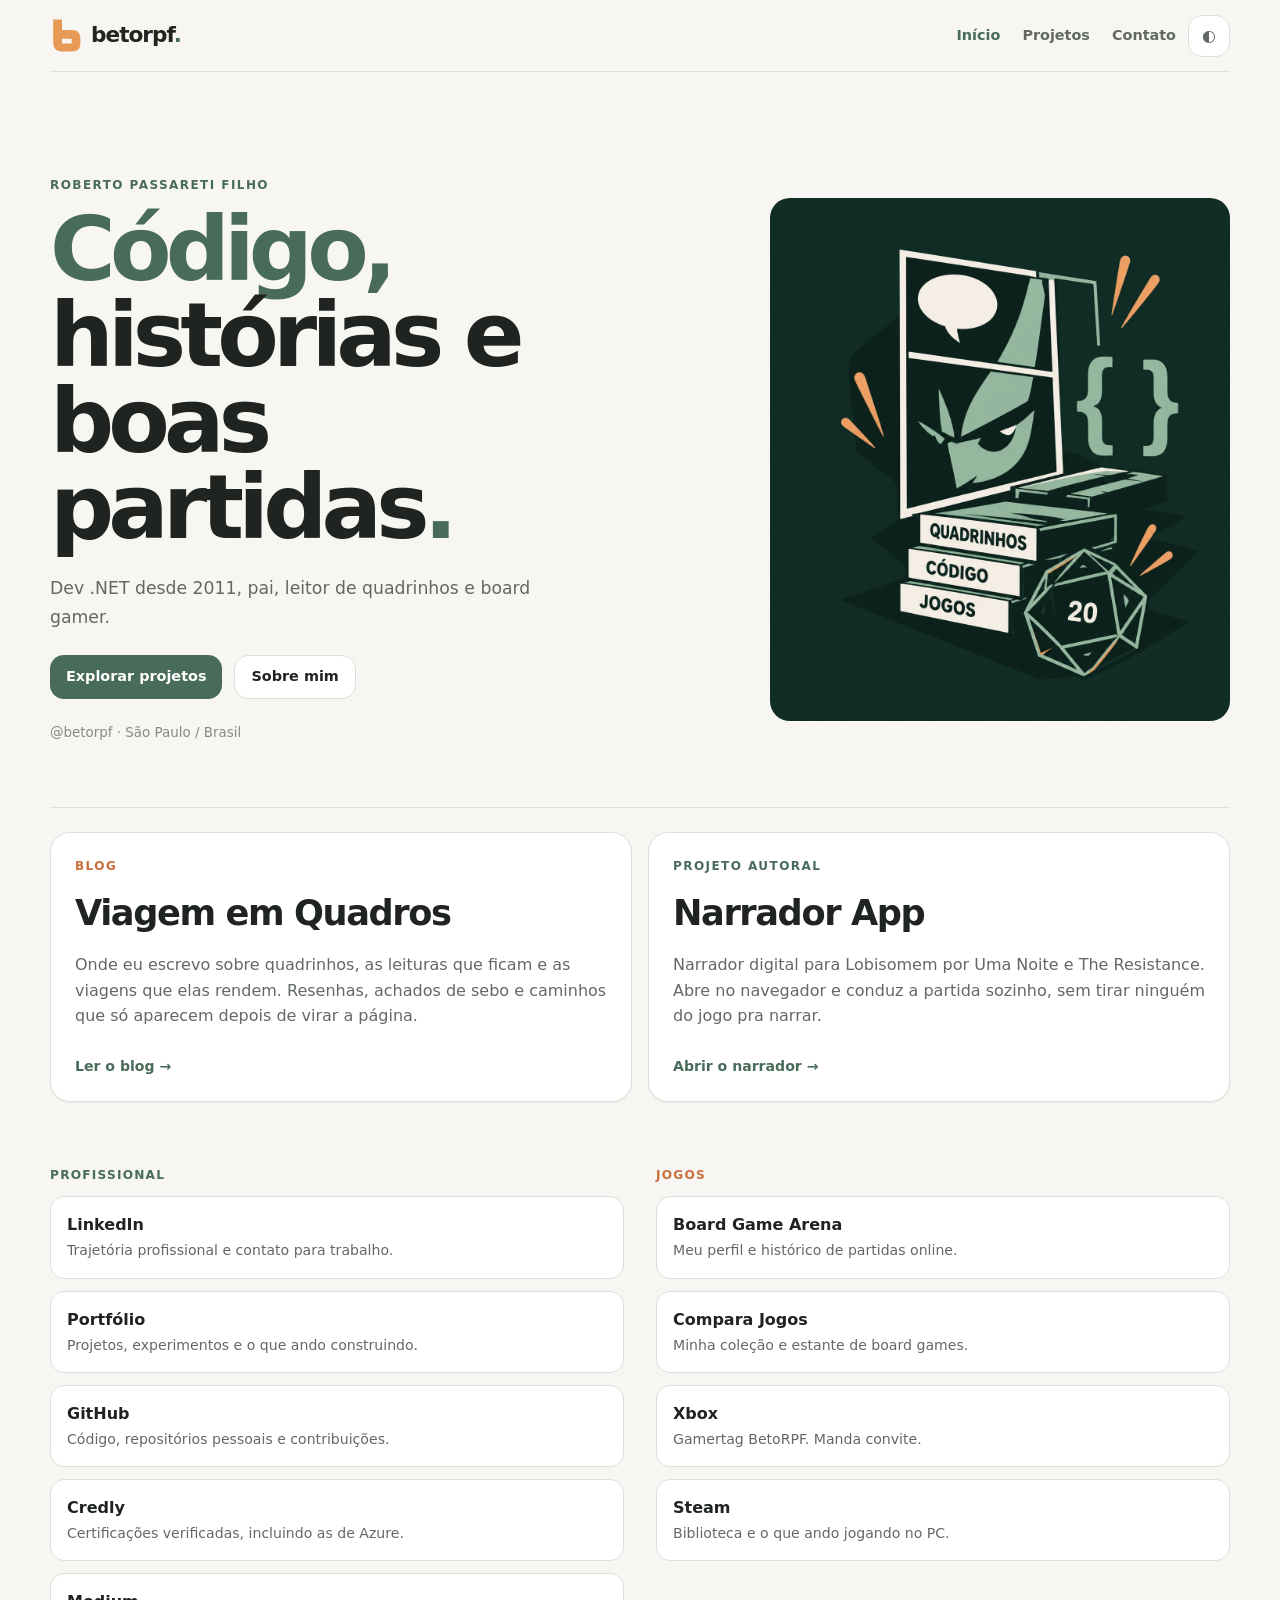
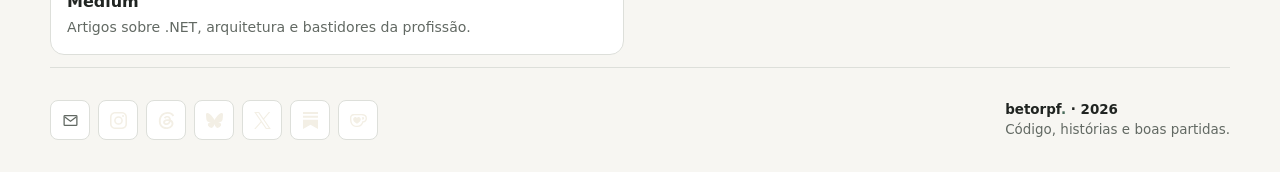
==== commit f07364ff: "fix: update readings catalog and navigation" ====
--- a/index.html
+++ b/index.html
@@ -42,8 +42,6 @@
       <nav class="site-nav" aria-label="Navegação principal" data-open="false">
         <a href="/" aria-current="page">Início</a>
         <a href="/portfolio/">Projetos</a>
-        <a href="/leituras/">Leituras</a>
-        <a href="/boardgames/">Jogos</a>
         <button type="button" data-open-contact>Contato</button>
       </nav>
       <button class="theme-toggle" type="button" data-theme-toggle aria-label="Alternar tema" aria-pressed="false">◐</button>
--- a/assets/styles.css
+++ b/assets/styles.css
@@ -5,7 +5,7 @@
 h1, h2, h3 { font-family: var(--font-display); }
 h1 { max-width: 12ch; margin: 0; font-size: clamp(3rem, 7vw, 5.8rem); line-height: .96; letter-spacing: -.065em; }
 h1 .i { color: var(--brand); }
-.hero-art { width: min(100%, 460px); justify-self: end; border-radius: var(--radius-lg); filter: saturate(.82); }
+.hero-art { width: min(100%, 460px); height: auto; justify-self: end; border-radius: var(--radius-lg); object-fit: contain; filter: saturate(.82); }
 .bio { max-width: 44ch; margin: var(--space-5) 0 0; color: var(--text-soft); font-size: 1.08rem; line-height: 1.65; }
 .hero-actions { display: flex; flex-wrap: wrap; gap: var(--space-3); margin-top: var(--space-5); }
 .primary-link, .secondary-link { min-height: 44px; display: inline-flex; align-items: center; justify-content: center; padding: 0 16px; border-radius: var(--radius-md); font-size: .9rem; font-weight: 700; text-decoration: none; }
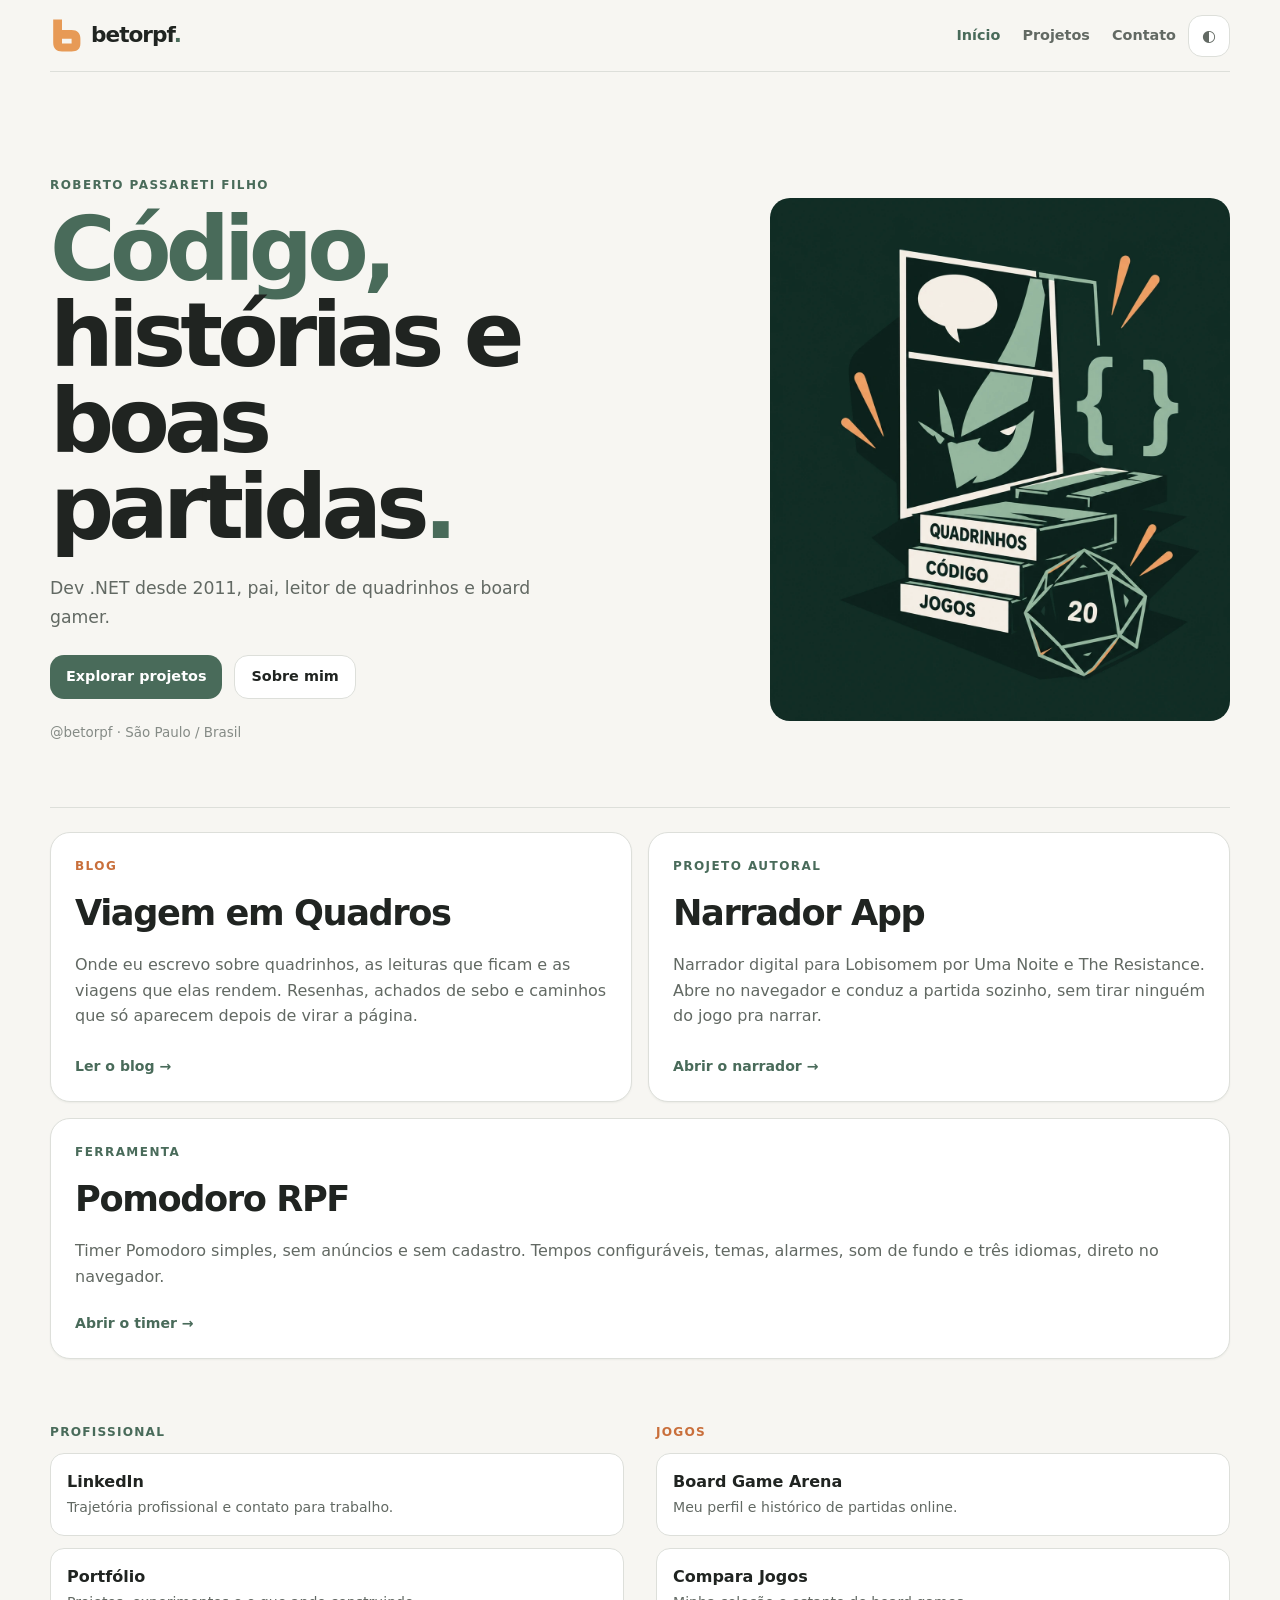
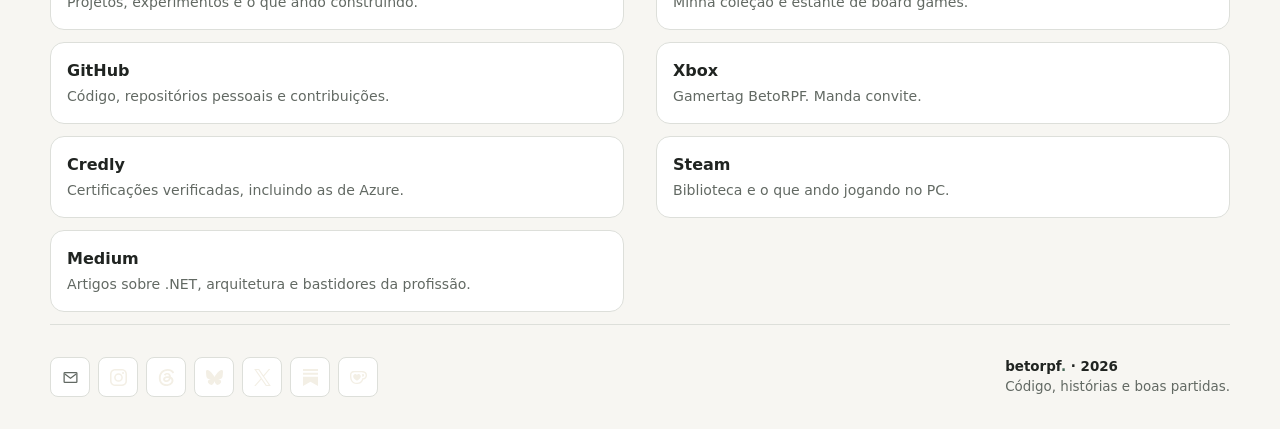
==== commit 4e2f0219: "Adiciona timer Pomodoro RPF em /pomodoro Pagina unica e autocontida (CSS e JS inline) com tres modos" ====
--- a/index.html
+++ b/index.html
@@ -76,6 +76,12 @@
       <h2>Narrador App</h2>
       <p>Narrador digital para Lobisomem por Uma Noite e The Resistance. Abre no navegador e conduz a partida sozinho, sem tirar ninguém do jogo pra narrar.</p>
       <span class="go">Abrir o narrador →</span>
+    </a>
+    <a class="featured featured--app featured--wide" href="/pomodoro/">
+      <span class="kicker">Ferramenta</span>
+      <h2>Pomodoro RPF</h2>
+      <p>Timer Pomodoro simples, sem anúncios e sem cadastro. Tempos configuráveis, temas, alarmes, som de fundo e três idiomas, direto no navegador.</p>
+      <span class="go">Abrir o timer →</span>
     </a>
   </div>
 
--- a/assets/styles.css
+++ b/assets/styles.css
@@ -18,6 +18,7 @@
 .featured { display: flex; flex-direction: column; min-height: 270px; padding: var(--space-5); border: 1px solid var(--border); border-radius: var(--radius-lg); color: var(--text); background: var(--surface); box-shadow: var(--shadow-sm); text-decoration: none; transition: transform 160ms ease, border-color 160ms ease, box-shadow 160ms ease; }
 .featured:hover { transform: translateY(-2px); border-color: var(--border-strong); box-shadow: var(--shadow-md); }
 .featured--app .kicker { color: var(--brand); }.featured--blog .kicker { color: var(--secondary); }
+.featured.featured--wide { grid-column: 1 / -1; min-height: 0; }
 .featured h2 { margin: 0 0 var(--space-3); font-size: clamp(1.7rem, 3vw, 2.2rem); letter-spacing: -.04em; }.featured p { margin: 0; color: var(--text-soft); line-height: 1.6; }.featured .go { margin-top: auto; padding-top: var(--space-5); color: var(--brand); font-size: .88rem; font-weight: 800; }
 .split { display: grid; grid-template-columns: repeat(2, minmax(0, 1fr)); gap: var(--space-6); }.col h3 { margin: 0 0 var(--space-3); color: var(--section-accent); font-size: .76rem; letter-spacing: .1em; text-transform: uppercase; }.col--play h3 { color: var(--secondary); }
 .item { display: block; padding: var(--space-4); margin-bottom: var(--space-3); border: 1px solid var(--border); border-radius: var(--radius-md); color: var(--text); background: var(--surface); text-decoration: none; transition: transform 160ms ease, border-color 160ms ease; }.item:hover { transform: translateY(-2px); border-color: var(--border-strong); }.item .name { display: block; font-weight: 800; }.item .desc { display: block; margin-top: 3px; color: var(--text-soft); font-size: .88rem; }
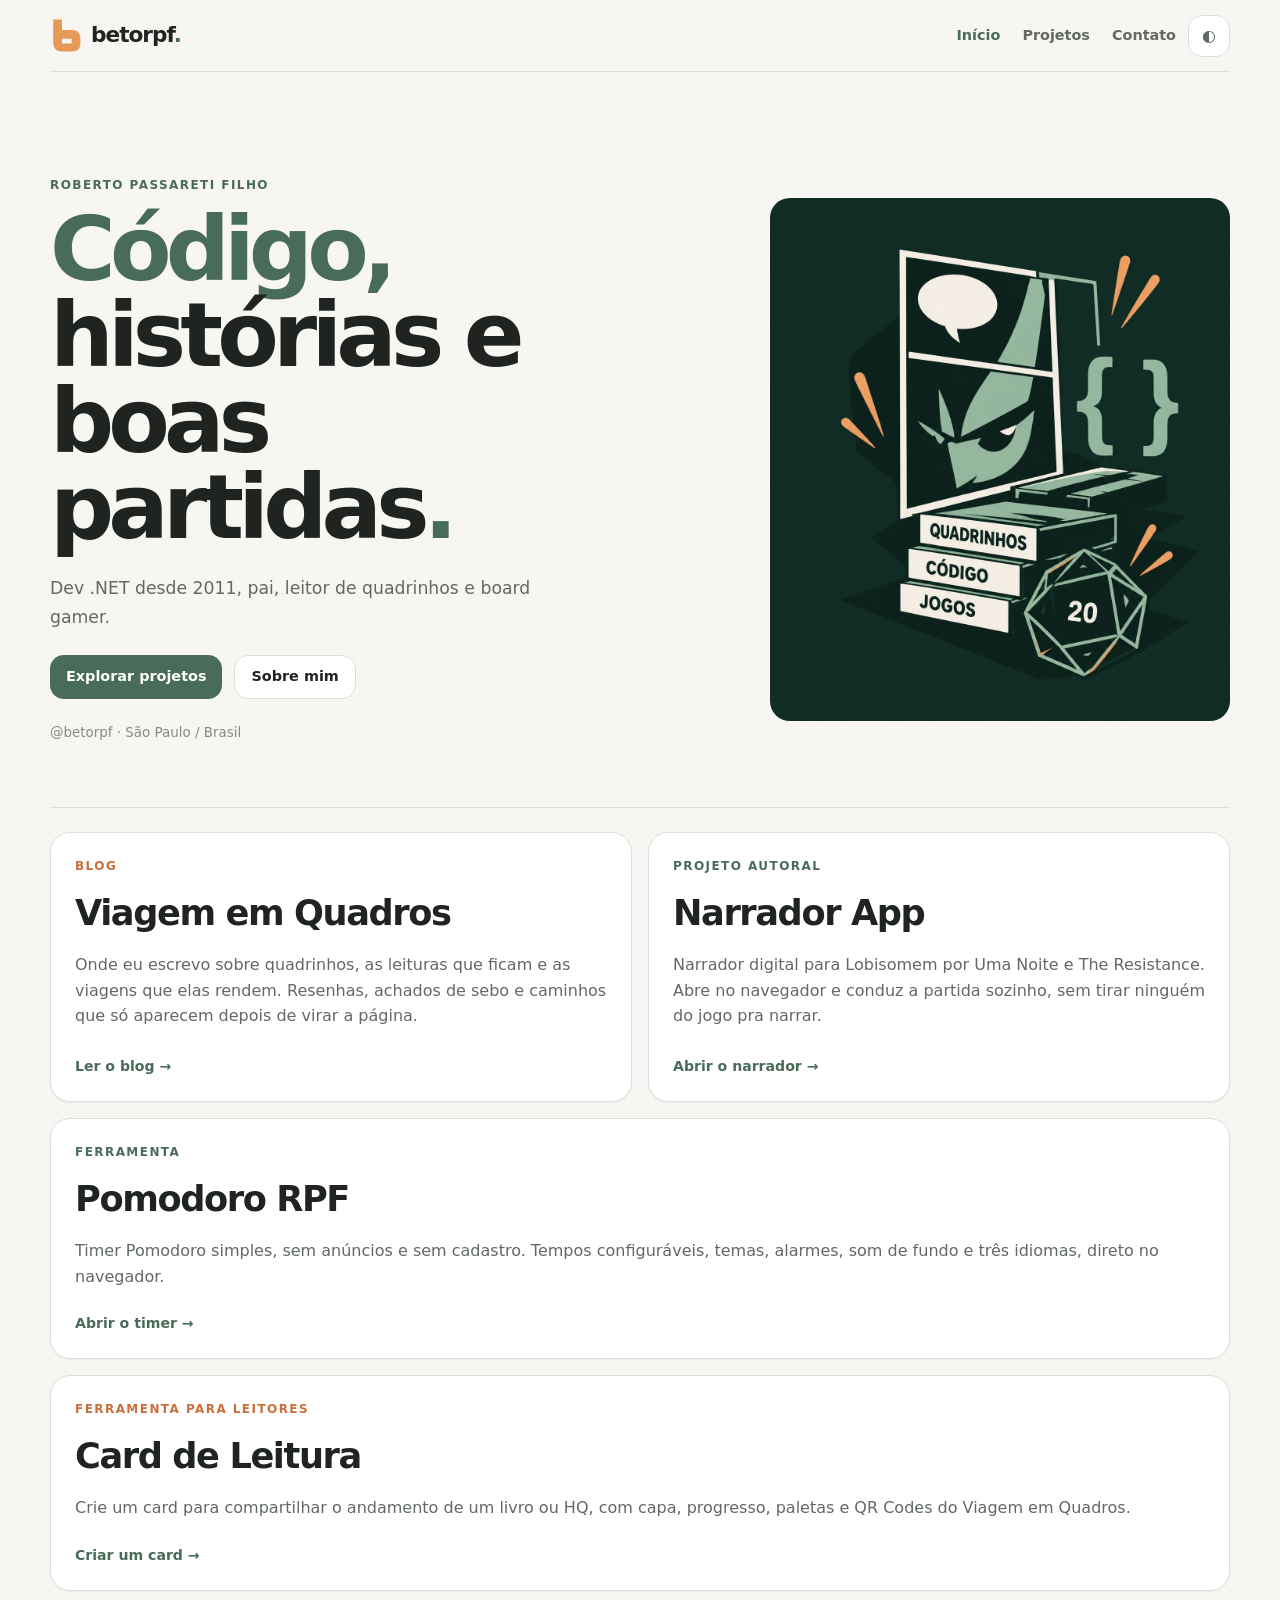
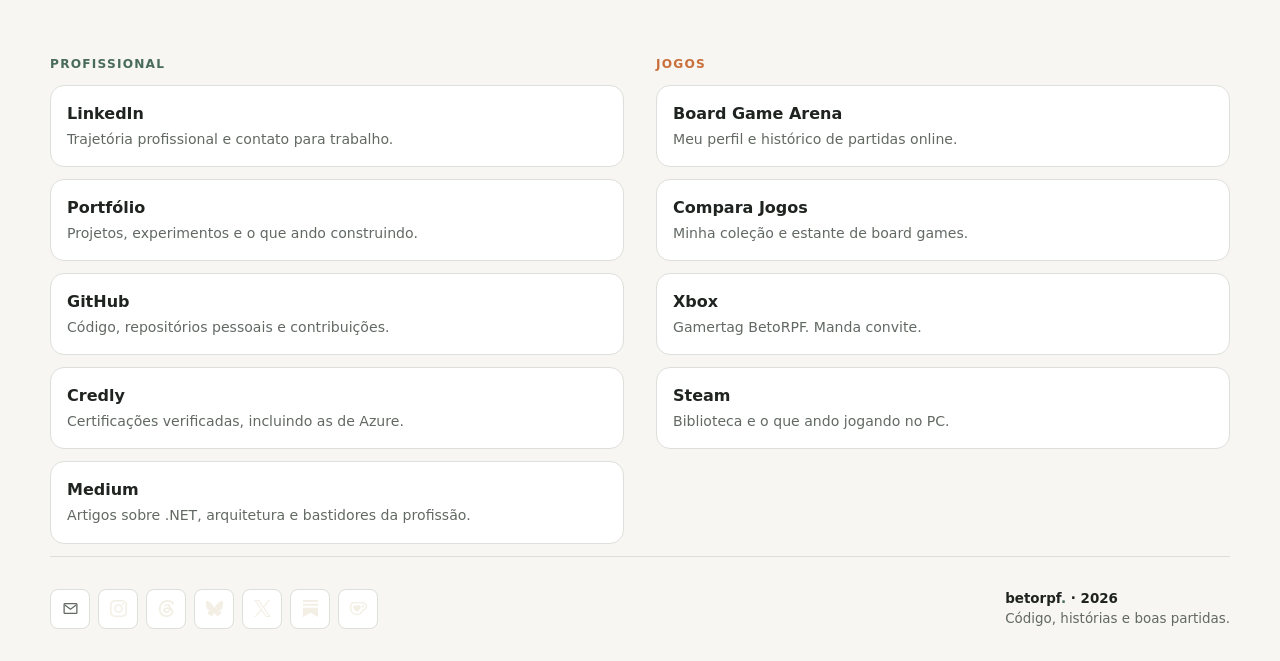
==== commit 2f11eb84: "Adiciona gerador de card de leitura" ====
--- a/index.html
+++ b/index.html
@@ -82,6 +82,12 @@
       <h2>Pomodoro RPF</h2>
       <p>Timer Pomodoro simples, sem anúncios e sem cadastro. Tempos configuráveis, temas, alarmes, som de fundo e três idiomas, direto no navegador.</p>
       <span class="go">Abrir o timer →</span>
+    </a>
+    <a class="featured featured--blog featured--wide" href="/cardleitura/">
+      <span class="kicker">Ferramenta para leitores</span>
+      <h2>Card de Leitura</h2>
+      <p>Crie um card para compartilhar o andamento de um livro ou HQ, com capa, progresso, paletas e QR Codes do Viagem em Quadros.</p>
+      <span class="go">Criar um card →</span>
     </a>
   </div>
 
